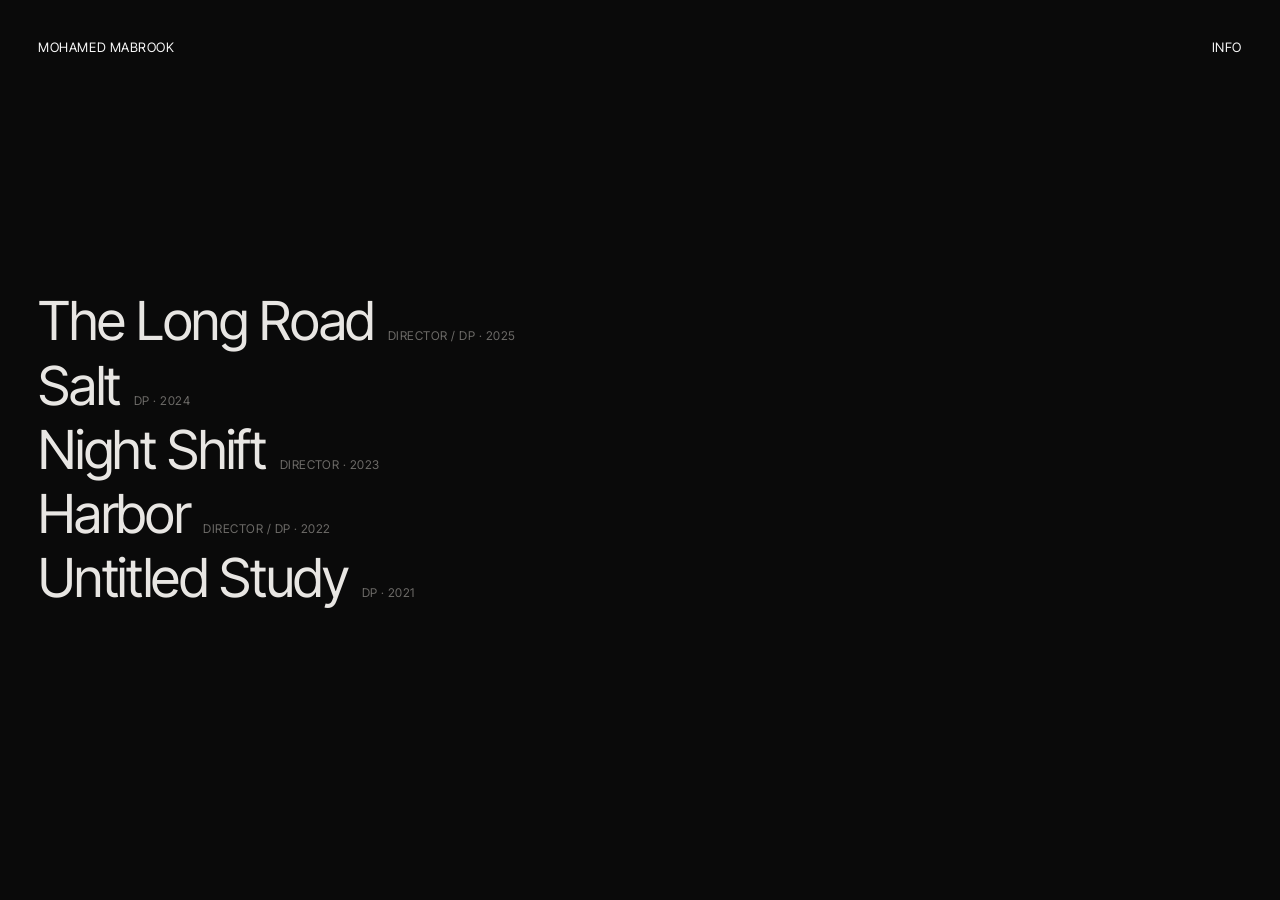
==== index.html @ 0800a7a8 "Add placeholder wireframe for film portfolio Dark, minimal static site: title-list homepage with hov" ====
<!doctype html>
<html lang="en">
<head>
<meta charset="utf-8">
<meta name="viewport" content="width=device-width, initial-scale=1">
<title>Mohamed Mabrook</title>
<meta name="description" content="Mohamed Mabrook, director and cinematographer.">
<link rel="preconnect" href="https://fonts.googleapis.com">
<link rel="preconnect" href="https://fonts.gstatic.com" crossorigin>
<link href="https://fonts.googleapis.com/css2?family=Inter+Tight:wght@400;500&display=swap" rel="stylesheet">
<link rel="stylesheet" href="assets/css/style.css">
</head>
<body>
<header class="site-header">
  <a href="index.html">Mohamed Mabrook</a>
  <a href="info.html">Info</a>
</header>
<div class="stage" aria-hidden="true"></div>
<ul class="index"></ul>
<script src="assets/js/projects.js"></script>
<script src="assets/js/main.js"></script>
</body>
</html>
---- assets/css/style.css ----
:root {
  --bg: #0a0a0a;
  --fg: #e8e6e3;
  --dim: #6e6c69;
  --faint: #2a2928;
  --gutter: clamp(16px, 3vw, 40px);
  --ease: cubic-bezier(0.2, 0.6, 0.2, 1);
  color-scheme: dark;
}

* { box-sizing: border-box; margin: 0; padding: 0; }

html { -webkit-text-size-adjust: 100%; }

body {
  background: var(--bg);
  color: var(--fg);
  font-family: "Inter Tight", "Helvetica Neue", Arial, sans-serif;
  font-size: 15px;
  line-height: 1.45;
  letter-spacing: -0.005em;
  -webkit-font-smoothing: antialiased;
  min-height: 100vh;
}

a { color: inherit; text-decoration: none; }
a:focus-visible { outline: 1px solid var(--fg); outline-offset: 4px; }

/* ---------- Header ---------- */

.site-header {
  position: fixed;
  inset: 0 0 auto 0;
  display: flex;
  justify-content: space-between;
  padding: var(--gutter);
  z-index: 10;
  mix-blend-mode: difference;
  color: #fff;
  font-size: 13px;
  letter-spacing: 0.04em;
  text-transform: uppercase;
}
.site-header a { transition: opacity 0.3s var(--ease); }
.site-header a:hover { opacity: 0.55; }

/* ---------- Placeholder media ---------- */
/* Stand-in for a loop or still. Slow drift suggests motion without real footage. */

.frame {
  position: relative;
  aspect-ratio: var(--ar, 1.78);
  background: #111;
  overflow: hidden;
}
.frame video, .frame img {
  position: absolute; inset: 0;
  width: 100%; height: 100%;
  object-fit: cover;
  display: block;
}
.frame.placeholder {
  background:
    radial-gradient(ellipse at var(--x, 30%) var(--y, 60%), hsl(var(--tone) 22% 22%) 0%, transparent 60%),
    radial-gradient(ellipse at 80% 20%, hsl(calc(var(--tone) + 30) 18% 14%) 0%, transparent 55%),
    linear-gradient(160deg, hsl(var(--tone) 12% 9%), hsl(var(--tone) 8% 5%));
  background-size: 180% 180%, 160% 160%, 100% 100%;
  animation: drift 9s ease-in-out infinite alternate;
}
.frame.placeholder.static { animation: none; }
.frame.placeholder::after {
  content: attr(data-label);
  position: absolute;
  left: 12px; bottom: 10px;
  font-size: 11px;
  letter-spacing: 0.08em;
  text-transform: uppercase;
  color: rgba(232, 230, 227, 0.35);
}
@keyframes drift {
  from { background-position: 0% 0%, 100% 0%, 0 0; }
  to   { background-position: 100% 100%, 0% 100%, 0 0; }
}

/* ---------- Homepage ---------- */

.stage {
  position: fixed;
  inset: 0;
  display: grid;
  place-items: center;
  pointer-events: none;
  z-index: 0;
}
.stage .frame {
  position: absolute;
  width: min(84vw, calc(72vh * var(--ar)));
  opacity: 0;
  transition: opacity 0.6s var(--ease);
}
.stage .frame.is-active { opacity: 1; }

.index {
  position: relative;
  z-index: 1;
  min-height: 100vh;
  display: flex;
  flex-direction: column;
  justify-content: center;
  padding: 96px var(--gutter);
  list-style: none;
}
.index li { width: fit-content; }
.index a {
  display: flex;
  align-items: baseline;
  gap: 14px;
  padding: 2px 0;
  transition: opacity 0.4s var(--ease);
}
.index .title {
  font-size: clamp(28px, 4.2vw, 56px);
  font-weight: 400;
  letter-spacing: -0.025em;
  line-height: 1.12;
}
.index .meta {
  font-size: 12px;
  letter-spacing: 0.04em;
  text-transform: uppercase;
  color: var(--dim);
  white-space: nowrap;
}
.index.has-focus a { opacity: 0.22; }
.index.has-focus a.is-active { opacity: 1; }
.index a.is-active .meta { color: var(--fg); }

.index .inline-frame { display: none; }

/* Touch devices and narrow screens: no hover, so show each loop inline. */
@media (hover: none), (max-width: 720px) {
  .stage { display: none; }
  .index { justify-content: flex-start; padding-top: 88px; gap: 40px; }
  .index li { width: 100%; }
  .index a { flex-direction: column; gap: 6px; }
  .index.has-focus a { opacity: 1; }
  .index .inline-frame { display: block; width: 100%; margin-top: 8px; }
  .index .title { font-size: 30px; }
}

/* ---------- Project page ---------- */

.project {
  padding: 120px var(--gutter) 80px;
}
.project-head { margin-bottom: 72px; }
.project-head h1 {
  font-size: clamp(36px, 6vw, 84px);
  font-weight: 400;
  letter-spacing: -0.03em;
  line-height: 1.02;
}
.project-head .meta {
  margin-top: 14px;
  font-size: 12px;
  letter-spacing: 0.06em;
  text-transform: uppercase;
  color: var(--dim);
}
.project-head .logline {
  margin-top: 28px;
  max-width: 34em;
  font-size: 17px;
  color: #bdbab6;
}

.stills {
  display: flex;
  flex-direction: column;
  align-items: center;
  gap: clamp(48px, 10vh, 120px);
}
.stills .frame {
  width: min(100%, calc(82vh * var(--ar)));
  opacity: 0;
  transform: translateY(12px);
  transition: opacity 0.9s var(--ease), transform 0.9s var(--ease);
}
.stills .frame.is-visible { opacity: 1; transform: none; }

.credits {
  margin-top: 120px;
  display: grid;
  grid-template-columns: max-content 1fr;
  gap: 8px 32px;
  font-size: 14px;
  max-width: 560px;
}
.credits dt { color: var(--dim); }

.next {
  display: block;
  margin-top: 140px;
  padding-top: 24px;
  border-top: 1px solid var(--faint);
}
.next span {
  display: block;
  font-size: 12px;
  letter-spacing: 0.06em;
  text-transform: uppercase;
  color: var(--dim);
}
.next strong {
  display: block;
  margin-top: 6px;
  font-size: clamp(28px, 4vw, 48px);
  font-weight: 400;
  letter-spacing: -0.025em;
  transition: opacity 0.3s var(--ease);
}
.next:hover strong { opacity: 0.55; }

/* ---------- Info page ---------- */

.info {
  min-height: 100vh;
  padding: 120px var(--gutter) 80px;
  display: grid;
  grid-template-columns: repeat(12, 1fr);
  gap: 48px var(--gutter);
  align-content: center;
}
.info .bio {
  grid-column: 1 / span 7;
  font-size: clamp(20px, 2.2vw, 28px);
  letter-spacing: -0.015em;
  line-height: 1.35;
}
.info .contact {
  grid-column: 9 / span 4;
  align-self: end;
  font-size: 14px;
  display: flex;
  flex-direction: column;
  gap: 6px;
}
.info .contact .label {
  font-size: 12px;
  letter-spacing: 0.06em;
  text-transform: uppercase;
  color: var(--dim);
  margin-top: 18px;
}
.info .contact .label:first-child { margin-top: 0; }
.info .contact a { border-bottom: 1px solid var(--faint); width: fit-content; }
.info .contact a:hover { border-color: var(--fg); }

@media (max-width: 720px) {
  .info { grid-template-columns: 1fr; align-content: start; }
  .info .bio, .info .contact { grid-column: 1; }
}

@media (prefers-reduced-motion: reduce) {
  *, *::before, *::after { animation: none !important; transition: none !important; }
  .stills .frame { opacity: 1; transform: none; }
}
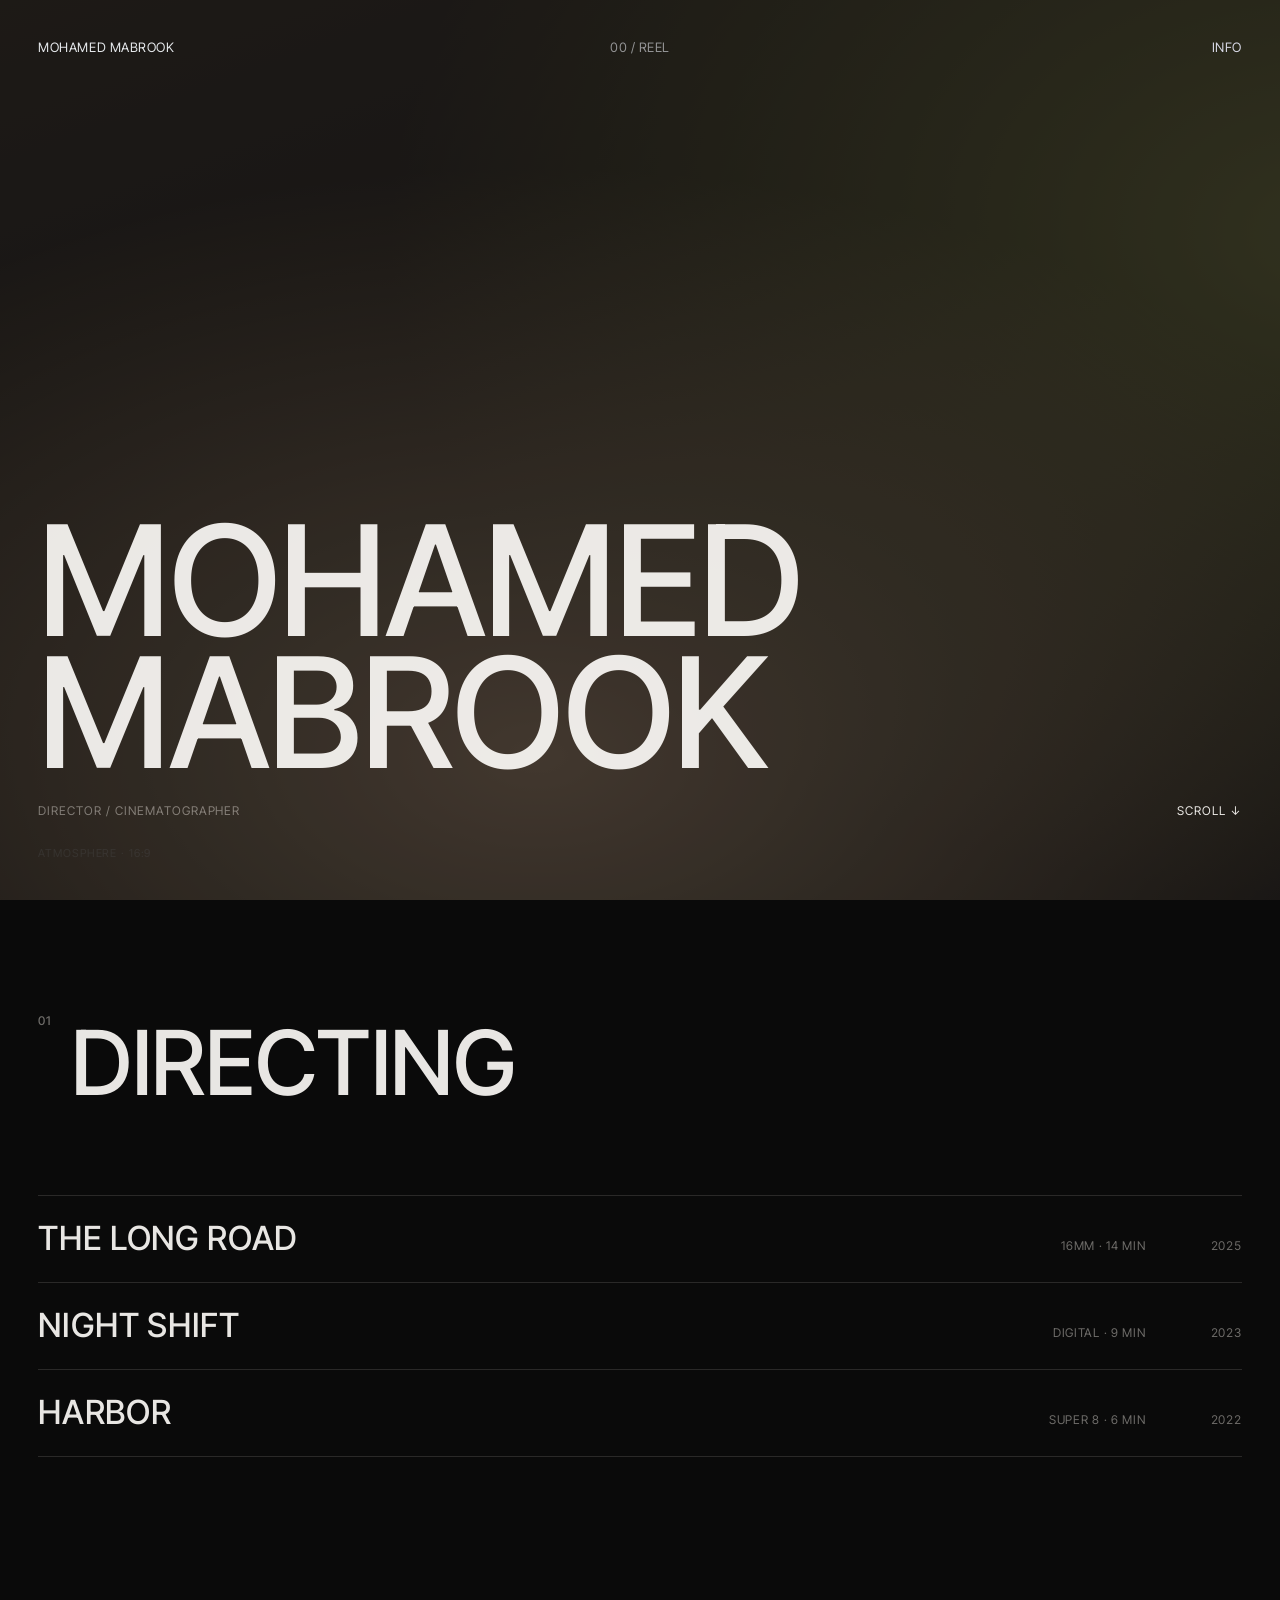
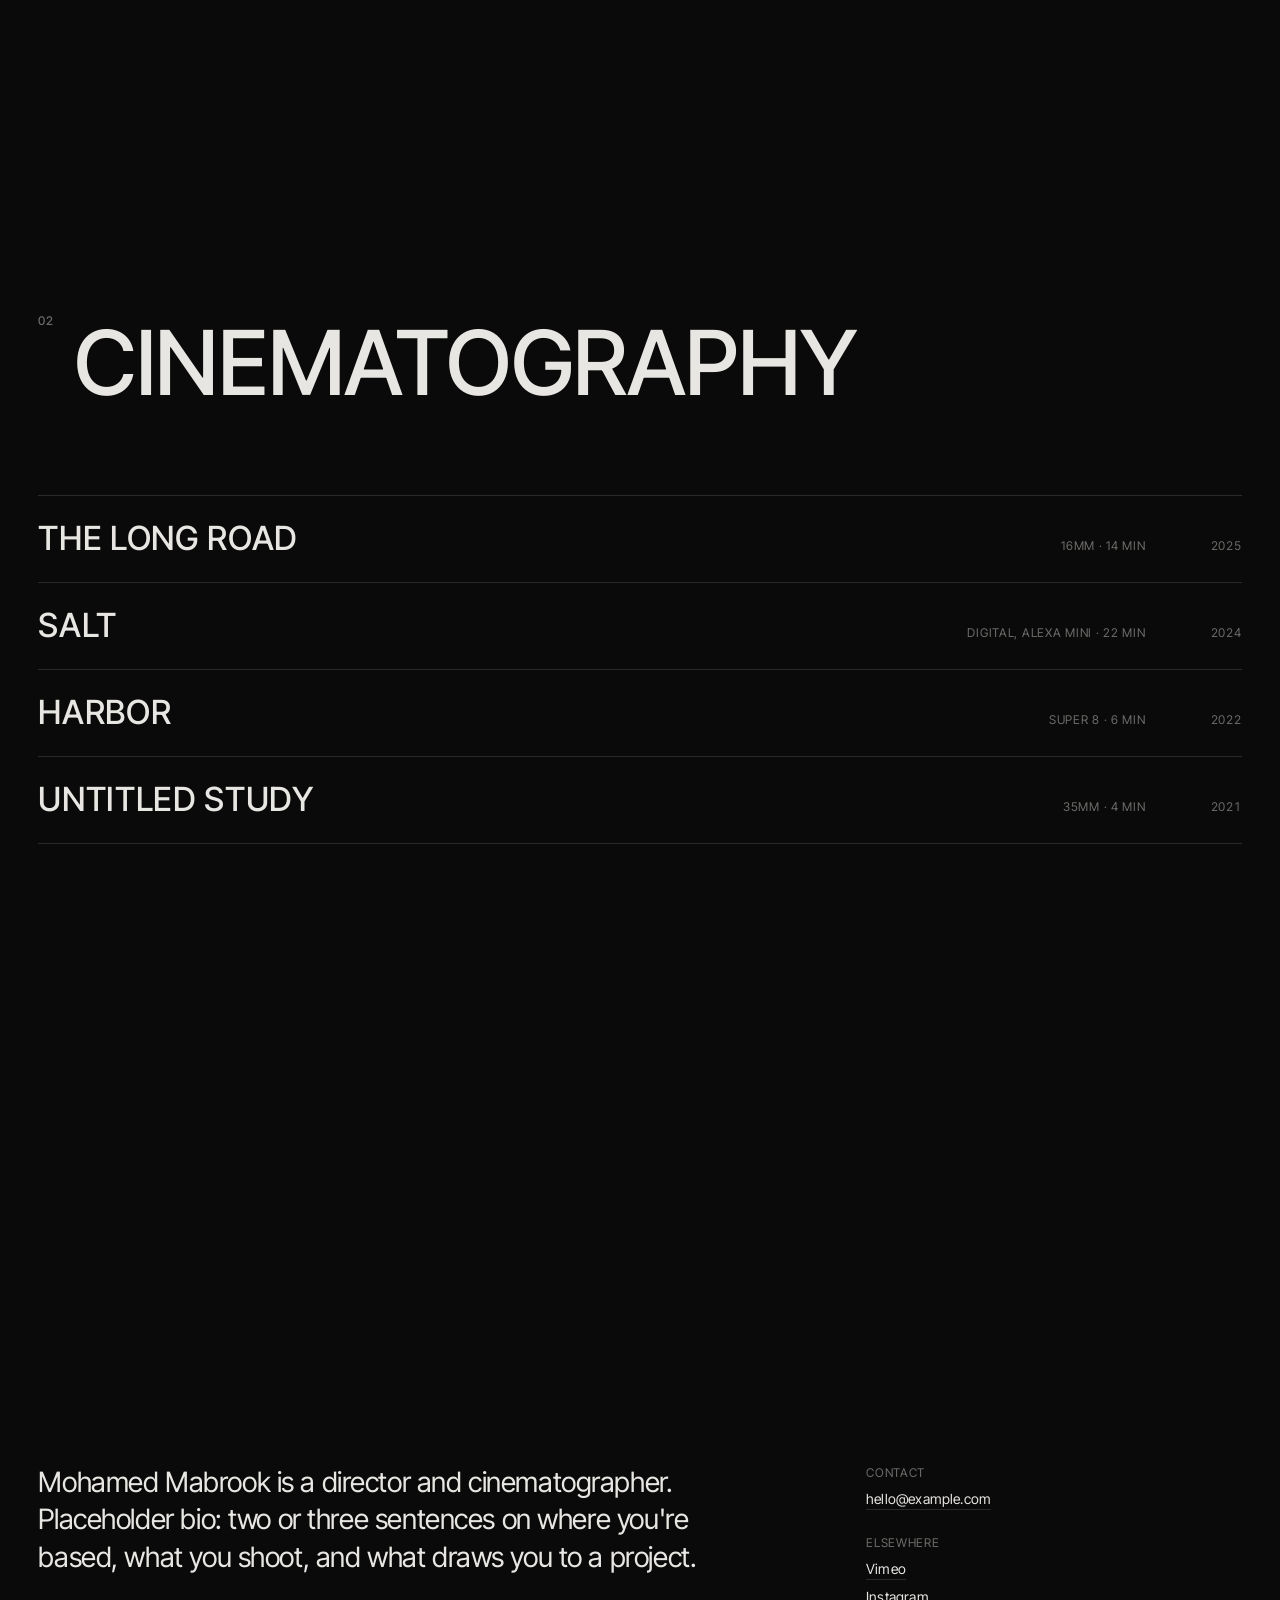
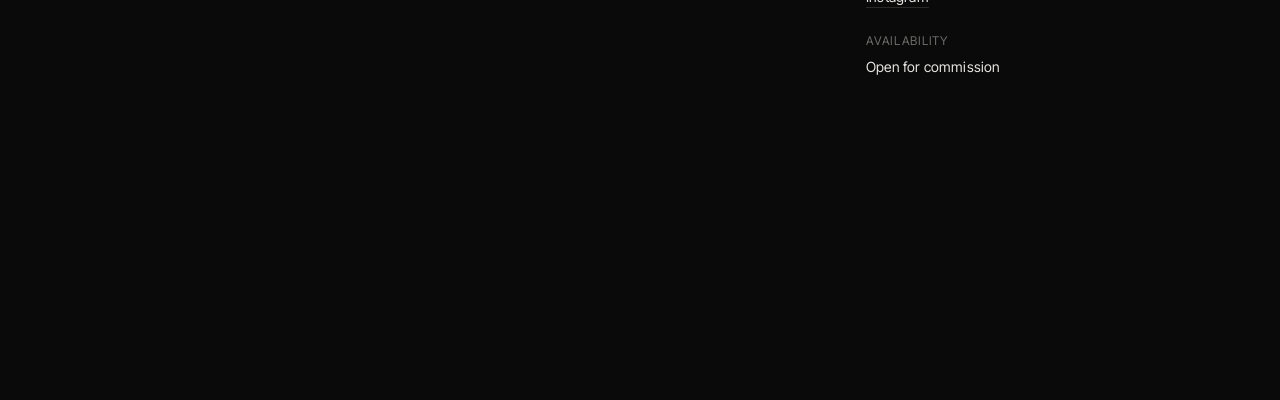
==== commit 4163e35b: "Rebuild homepage as scroll sections with footage overlay Each section (Reel, Directing, Cinematograp" ====
--- a/index.html
+++ b/index.html
@@ -13,10 +13,37 @@
 <body>
 <header class="site-header">
   <a href="index.html">Mohamed Mabrook</a>
-  <a href="info.html">Info</a>
+  <span class="hud" aria-hidden="true"></span>
+  <a href="#info">Info</a>
 </header>
-<div class="stage" aria-hidden="true"></div>
-<ul class="index"></ul>
+<div class="atmos" aria-hidden="true"></div>
+<main class="sections">
+  <section id="reel" class="hero">
+    <h1>Mohamed<br>Mabrook</h1>
+    <p class="role">Director / Cinematographer</p>
+    <a class="cue" href="#directing">Scroll</a>
+  </section>
+  <section id="directing" class="category">
+    <h2><span>01</span>Directing</h2>
+    <div class="rows"></div>
+  </section>
+  <section id="cinematography" class="category">
+    <h2><span>02</span>Cinematography</h2>
+    <div class="rows"></div>
+  </section>
+  <section id="info" class="info">
+    <p class="bio">Mohamed Mabrook is a director and cinematographer. Placeholder bio: two or three sentences on where you're based, what you shoot, and what draws you to a project.</p>
+    <div class="contact">
+      <span class="label">Contact</span>
+      <a href="mailto:hello@example.com">hello@example.com</a>
+      <span class="label">Elsewhere</span>
+      <a href="#">Vimeo</a>
+      <a href="#">Instagram</a>
+      <span class="label">Availability</span>
+      <span>Open for commission</span>
+    </div>
+  </section>
+</main>
 <script src="assets/js/projects.js"></script>
 <script src="assets/js/main.js"></script>
 </body>
--- a/assets/css/style.css
+++ b/assets/css/style.css
@@ -5,6 +5,9 @@
   --faint: #2a2928;
   --gutter: clamp(16px, 3vw, 40px);
   --ease: cubic-bezier(0.2, 0.6, 0.2, 1);
+  /* Neue Haas Grotesk (Destiny UI type) once licensed; Inter Tight stands in until then. */
+  --font-display: "neue-haas-grotesk-display", "Neue Haas Grotesk Display Pro", "Inter Tight", "Helvetica Neue", Arial, sans-serif;
+  --font-text: "neue-haas-grotesk-text", "Neue Haas Grotesk Text Pro", "Inter Tight", "Helvetica Neue", Arial, sans-serif;
   color-scheme: dark;
 }
 
@@ -15,10 +18,10 @@
 body {
   background: var(--bg);
   color: var(--fg);
-  font-family: "Inter Tight", "Helvetica Neue", Arial, sans-serif;
+  font-family: var(--font-text);
   font-size: 15px;
-  line-height: 1.45;
-  letter-spacing: -0.005em;
+  line-height: 1.5;
+  letter-spacing: 0.012em;
   -webkit-font-smoothing: antialiased;
   min-height: 100vh;
 }
@@ -84,68 +87,127 @@
 
 /* ---------- Homepage ---------- */
 
-.stage {
+/* Footage layer sits over the content, not behind it, so it tints everything. */
+.atmos {
   position: fixed;
   inset: 0;
+  z-index: 5;
+  pointer-events: none;
+  /* Screen lifts the blacks with footage but never dims the type. */
+  mix-blend-mode: screen;
+}
+.atmos-layer {
+  position: absolute;
+  inset: 0;
+  aspect-ratio: auto;
+  opacity: 0;
+  transition: opacity 1.2s var(--ease);
+}
+.atmos-layer.is-active { opacity: 0.3; }
+.atmos-layer.placeholder {
+  /* Brighter than the frame placeholders so 30% reads like real footage would. */
+  background:
+    radial-gradient(ellipse at var(--x, 30%) var(--y, 60%), hsl(var(--tone) 35% 62%) 0%, transparent 55%),
+    radial-gradient(ellipse at 80% 20%, hsl(calc(var(--tone) + 30) 30% 40%) 0%, transparent 50%),
+    linear-gradient(160deg, hsl(var(--tone) 20% 22%), hsl(var(--tone) 15% 8%));
+  background-size: 140% 140%, 130% 130%, 100% 100%;
+}
+.atmos-layer.placeholder::after { left: var(--gutter); bottom: var(--gutter); }
+
+.site-header .hud {
+  position: absolute;
+  left: 50%;
+  transform: translateX(-50%);
+  color: #fff;
+  opacity: 0.6;
+  font-variant-numeric: tabular-nums;
+}
+
+.sections section {
+  min-height: 100vh;
+  padding: 120px var(--gutter) 80px;
+  position: relative;
+}
+
+.hero {
+  display: flex;
+  flex-direction: column;
+  justify-content: flex-end;
+}
+.hero h1 {
+  font-family: var(--font-display);
+  font-size: clamp(56px, 12vw, 200px);
+  font-weight: 500;
+  text-transform: uppercase;
+  letter-spacing: -0.01em;
+  line-height: 0.86;
+}
+.hero .role, .hero .cue {
+  font-size: 12px;
+  letter-spacing: 0.08em;
+  text-transform: uppercase;
+}
+.hero .role { margin-top: 24px; color: var(--dim); }
+.hero .cue {
+  position: absolute;
+  right: var(--gutter);
+  bottom: 80px;
+}
+.hero .cue::after { content: " \2193"; }
+
+.category h2 {
+  display: flex;
+  align-items: baseline;
+  gap: 20px;
+  font-family: var(--font-display);
+  font-size: clamp(40px, 7vw, 112px);
+  font-weight: 500;
+  text-transform: uppercase;
+  letter-spacing: -0.005em;
+  line-height: 0.95;
+  margin-bottom: clamp(48px, 10vh, 120px);
+}
+.category h2 span {
+  font-size: 12px;
+  letter-spacing: 0.08em;
+  color: var(--dim);
+  transform: translateY(-0.4em);
+  align-self: flex-start;
+}
+
+.rows { border-bottom: 1px solid var(--faint); }
+.row {
   display: grid;
-  place-items: center;
-  pointer-events: none;
-  z-index: 0;
-}
-.stage .frame {
-  position: absolute;
-  width: min(84vw, calc(72vh * var(--ar)));
-  opacity: 0;
-  transition: opacity 0.6s var(--ease);
-}
-.stage .frame.is-active { opacity: 1; }
-
-.index {
-  position: relative;
-  z-index: 1;
-  min-height: 100vh;
-  display: flex;
-  flex-direction: column;
-  justify-content: center;
-  padding: 96px var(--gutter);
-  list-style: none;
-}
-.index li { width: fit-content; }
-.index a {
-  display: flex;
+  grid-template-columns: 1fr auto 72px;
   align-items: baseline;
-  gap: 14px;
-  padding: 2px 0;
-  transition: opacity 0.4s var(--ease);
-}
-.index .title {
-  font-size: clamp(28px, 4.2vw, 56px);
-  font-weight: 400;
-  letter-spacing: -0.025em;
-  line-height: 1.12;
-}
-.index .meta {
-  font-size: 12px;
-  letter-spacing: 0.04em;
-  text-transform: uppercase;
-  color: var(--dim);
-  white-space: nowrap;
-}
-.index.has-focus a { opacity: 0.22; }
-.index.has-focus a.is-active { opacity: 1; }
-.index a.is-active .meta { color: var(--fg); }
-
-.index .inline-frame { display: none; }
-
-/* Touch devices and narrow screens: no hover, so show each loop inline. */
-@media (hover: none), (max-width: 720px) {
-  .stage { display: none; }
-  .index { justify-content: flex-start; padding-top: 88px; gap: 40px; }
-  .index li { width: 100%; }
-  .index a { flex-direction: column; gap: 6px; }
-  .index.has-focus a { opacity: 1; }
-  .index .inline-frame { display: block; width: 100%; margin-top: 8px; }
-  .index .title { font-size: 30px; }
+  gap: 24px;
+  padding: 18px 0;
+  border-top: 1px solid var(--faint);
+  transition: opacity 0.4s var(--ease), padding 0.4s var(--ease);
+}
+.row .title {
+  font-family: var(--font-display);
+  font-size: clamp(22px, 2.6vw, 36px);
+  font-weight: 500;
+  text-transform: uppercase;
+  letter-spacing: 0.02em;
+}
+.row .spec, .row .year {
+  font-size: 12px;
+  letter-spacing: 0.06em;
+  text-transform: uppercase;
+  color: var(--dim);
+}
+.row .year { text-align: right; font-variant-numeric: tabular-nums; }
+.rows.has-focus .row { opacity: 0.25; }
+.rows.has-focus .row.is-active { opacity: 1; padding-left: 12px; }
+.row.is-active .spec, .row.is-active .year { color: var(--fg); }
+
+@media (max-width: 720px) {
+  .site-header .hud { display: none; }
+  .category h2 { font-size: 8.4vw; gap: 12px; }
+  .row { grid-template-columns: 1fr auto; }
+  .row .spec { display: none; }
 }
 
 /* ---------- Project page ---------- */
@@ -155,9 +217,11 @@
 }
 .project-head { margin-bottom: 72px; }
 .project-head h1 {
-  font-size: clamp(36px, 6vw, 84px);
-  font-weight: 400;
-  letter-spacing: -0.03em;
+  font-family: var(--font-display);
+  font-size: clamp(32px, 5vw, 72px);
+  font-weight: 500;
+  text-transform: uppercase;
+  letter-spacing: 0.01em;
   line-height: 1.02;
 }
 .project-head .meta {
@@ -214,9 +278,11 @@
 .next strong {
   display: block;
   margin-top: 6px;
-  font-size: clamp(28px, 4vw, 48px);
-  font-weight: 400;
-  letter-spacing: -0.025em;
+  font-family: var(--font-display);
+  font-size: clamp(24px, 3.2vw, 40px);
+  font-weight: 500;
+  text-transform: uppercase;
+  letter-spacing: 0.02em;
   transition: opacity 0.3s var(--ease);
 }
 .next:hover strong { opacity: 0.55; }
@@ -224,8 +290,6 @@
 /* ---------- Info page ---------- */
 
 .info {
-  min-height: 100vh;
-  padding: 120px var(--gutter) 80px;
   display: grid;
   grid-template-columns: repeat(12, 1fr);
   gap: 48px var(--gutter);
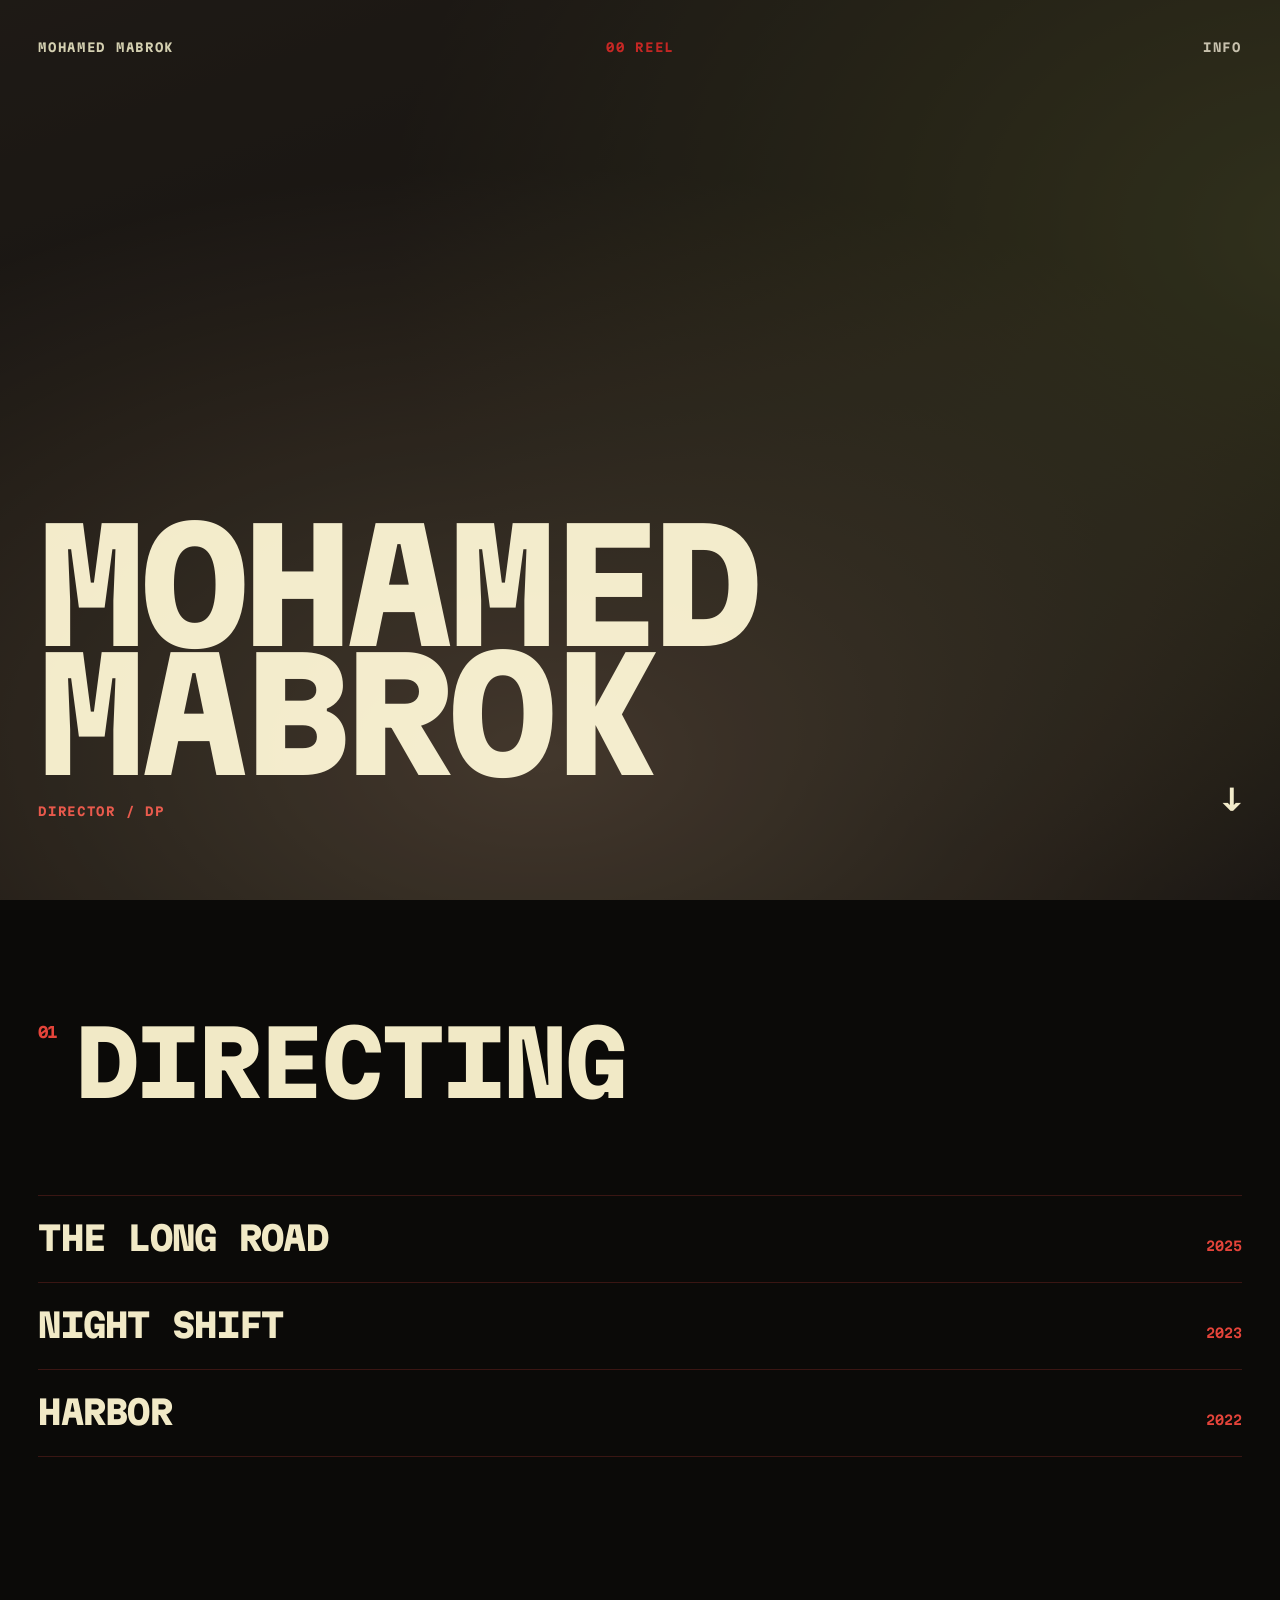
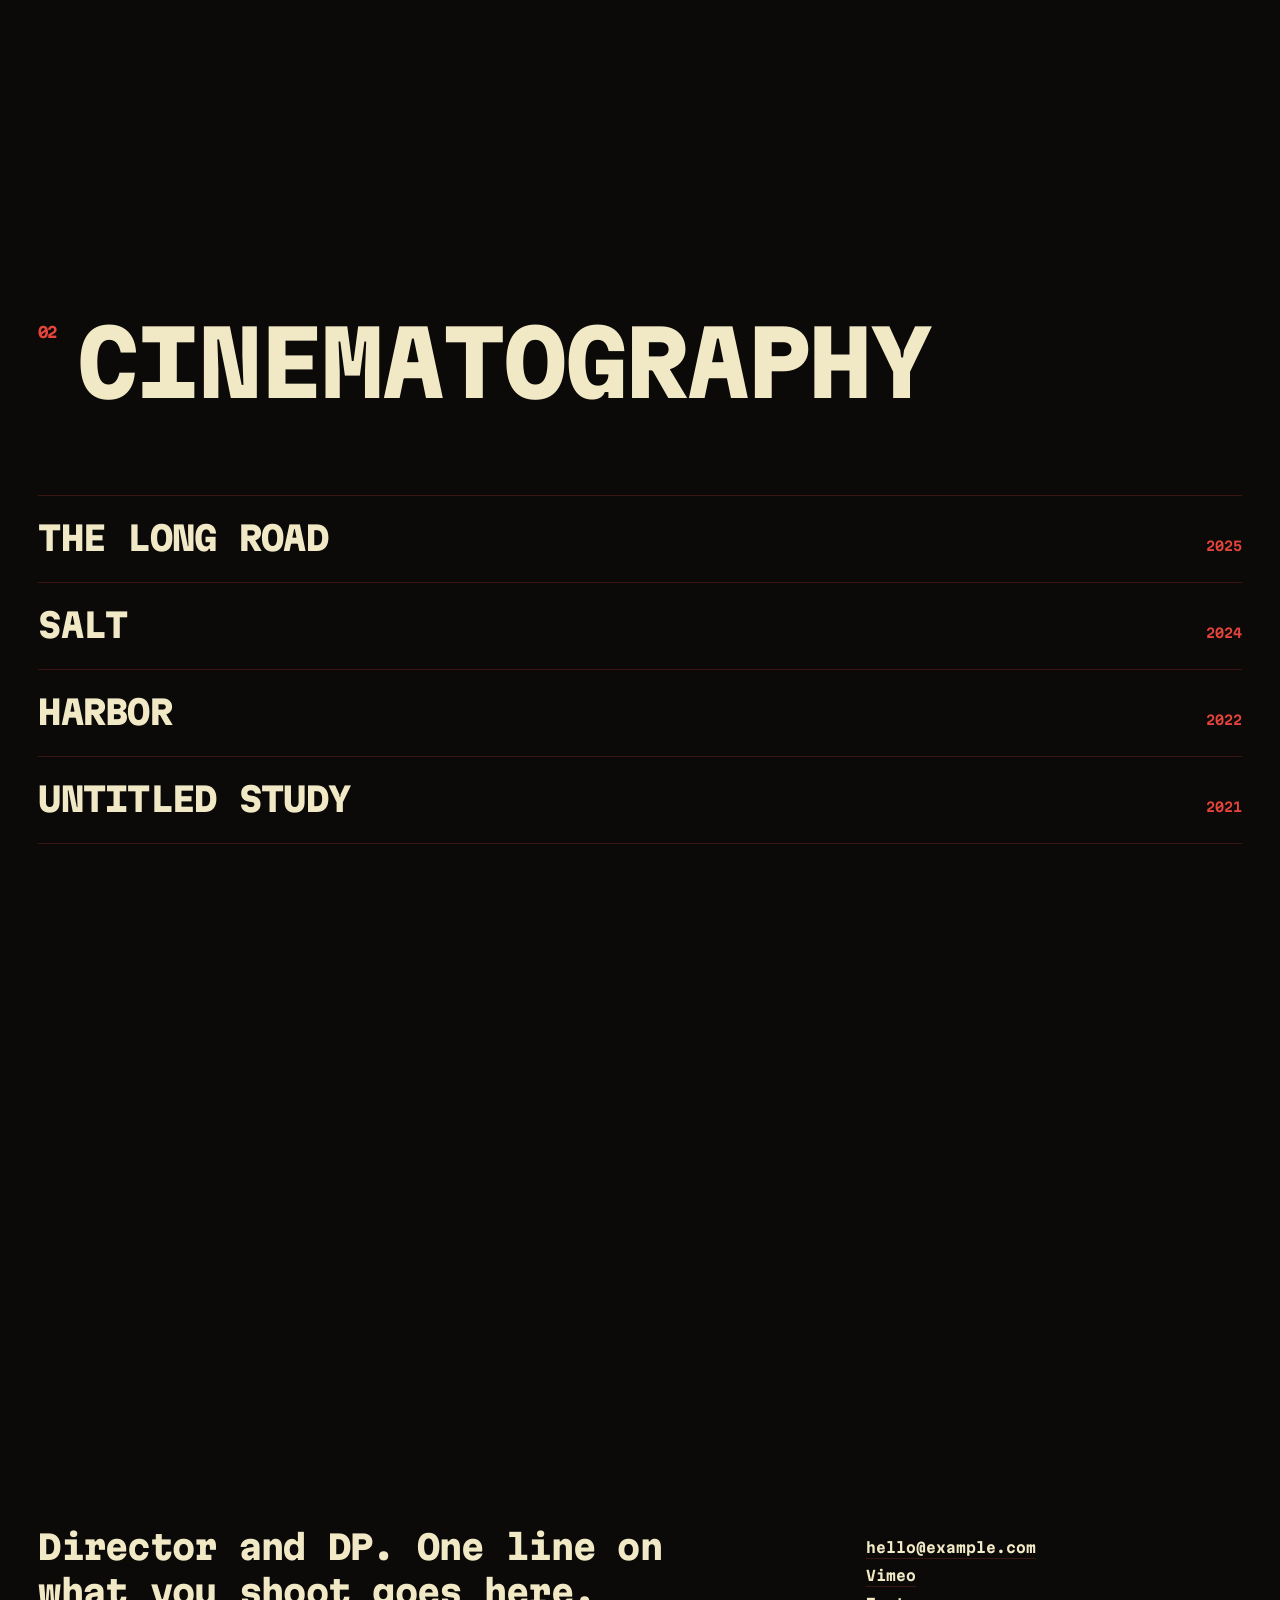
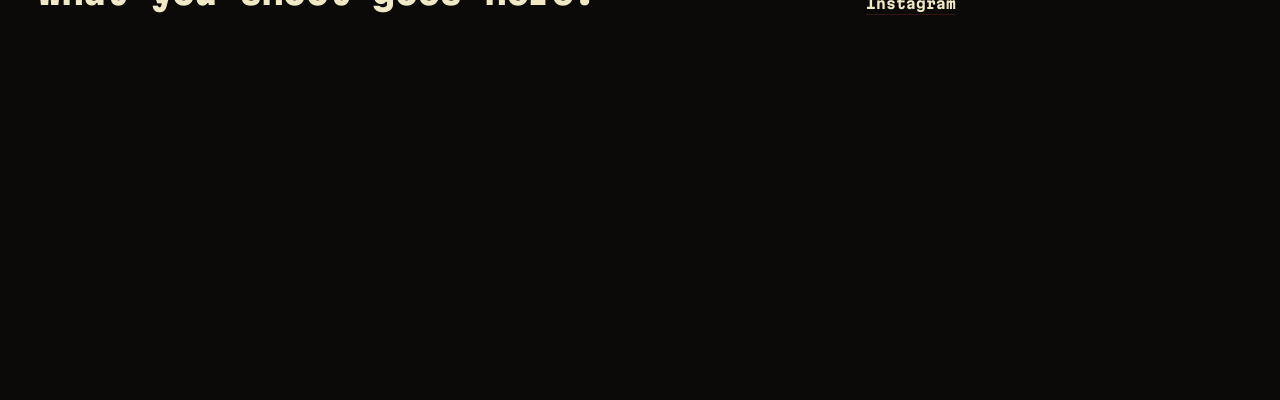
==== commit 8610e751: "Bold type, red and yellow palette, digits in Martian Mono - All type bold (600 body, 700 labels, 800" ====
--- a/index.html
+++ b/index.html
@@ -3,25 +3,27 @@
 <head>
 <meta charset="utf-8">
 <meta name="viewport" content="width=device-width, initial-scale=1">
-<title>Mohamed Mabrook</title>
-<meta name="description" content="Mohamed Mabrook, director and cinematographer.">
+<title>Mohamed Mabrok</title>
+<meta name="description" content="Mohamed Mabrok. Director, DP.">
 <link rel="preconnect" href="https://fonts.googleapis.com">
 <link rel="preconnect" href="https://fonts.gstatic.com" crossorigin>
-<link href="https://fonts.googleapis.com/css2?family=Inter+Tight:wght@400;500&display=swap" rel="stylesheet">
+<link href="https://fonts.googleapis.com/css2?family=Inter+Tight:wght@600;700;800&display=swap" rel="stylesheet">
+<!-- Digits-only subset: every number on the site renders in Martian Mono. -->
+<link href="https://fonts.googleapis.com/css2?family=Martian+Mono:wght@700&text=0123456789&display=swap" rel="stylesheet">
 <link rel="stylesheet" href="assets/css/style.css">
 </head>
 <body>
 <header class="site-header">
-  <a href="index.html">Mohamed Mabrook</a>
+  <a href="index.html">Mohamed Mabrok</a>
   <span class="hud" aria-hidden="true"></span>
   <a href="#info">Info</a>
 </header>
 <div class="atmos" aria-hidden="true"></div>
 <main class="sections">
   <section id="reel" class="hero">
-    <h1>Mohamed<br>Mabrook</h1>
-    <p class="role">Director / Cinematographer</p>
-    <a class="cue" href="#directing">Scroll</a>
+    <h1>Mohamed<br>Mabrok</h1>
+    <p class="role">Director / DP</p>
+    <a class="cue" href="#directing" aria-label="Down">&darr;</a>
   </section>
   <section id="directing" class="category">
     <h2><span>01</span>Directing</h2>
@@ -32,15 +34,11 @@
     <div class="rows"></div>
   </section>
   <section id="info" class="info">
-    <p class="bio">Mohamed Mabrook is a director and cinematographer. Placeholder bio: two or three sentences on where you're based, what you shoot, and what draws you to a project.</p>
+    <p class="bio">Director and DP. One line on what you shoot goes here.</p>
     <div class="contact">
-      <span class="label">Contact</span>
       <a href="mailto:hello@example.com">hello@example.com</a>
-      <span class="label">Elsewhere</span>
       <a href="#">Vimeo</a>
       <a href="#">Instagram</a>
-      <span class="label">Availability</span>
-      <span>Open for commission</span>
     </div>
   </section>
 </main>
--- a/assets/css/style.css
+++ b/assets/css/style.css
@@ -1,13 +1,17 @@
 :root {
-  --bg: #0a0a0a;
-  --fg: #e8e6e3;
-  --dim: #6e6c69;
-  --faint: #2a2928;
+  --bg: #0b0a08;
+  --fg: #f1e9c6;      /* off-white, yellow cast */
+  --red: #e5443a;     /* secondary text, labels, dimmed states */
+  --faint: #3a1613;   /* rules */
   --gutter: clamp(16px, 3vw, 40px);
   --ease: cubic-bezier(0.2, 0.6, 0.2, 1);
-  /* Neue Haas Grotesk (Destiny UI type) once licensed; Inter Tight stands in until then. */
-  --font-display: "neue-haas-grotesk-display", "Neue Haas Grotesk Display Pro", "Inter Tight", "Helvetica Neue", Arial, sans-serif;
-  --font-text: "neue-haas-grotesk-text", "Neue Haas Grotesk Text Pro", "Inter Tight", "Helvetica Neue", Arial, sans-serif;
+  /* Martian Mono is loaded as a digits-only subset, so it sets every number and nothing else.
+     Neue Haas Grotesk (Destiny UI type) once licensed; Inter Tight stands in until then. */
+  --track-tight: -0.035em;  /* hero-size caps */
+  --track-snug: -0.022em;   /* heading-size caps */
+  --track-wide: 0.14em;     /* small labels */
+  --font-display: "Martian Mono", "neue-haas-grotesk-display", "Neue Haas Grotesk Display Pro", "Inter Tight", "Helvetica Neue", Arial, sans-serif;
+  --font-text: "Martian Mono", "neue-haas-grotesk-text", "Neue Haas Grotesk Text Pro", "Inter Tight", "Helvetica Neue", Arial, sans-serif;
   color-scheme: dark;
 }
 
@@ -20,8 +24,9 @@
   color: var(--fg);
   font-family: var(--font-text);
   font-size: 15px;
+  font-weight: 600;
   line-height: 1.5;
-  letter-spacing: 0.012em;
+  letter-spacing: 0;
   -webkit-font-smoothing: antialiased;
   min-height: 100vh;
 }
@@ -39,9 +44,10 @@
   padding: var(--gutter);
   z-index: 10;
   mix-blend-mode: difference;
-  color: #fff;
-  font-size: 13px;
-  letter-spacing: 0.04em;
+  color: var(--fg);
+  font-size: 12px;
+  font-weight: 700;
+  letter-spacing: var(--track-wide);
   text-transform: uppercase;
 }
 .site-header a { transition: opacity 0.3s var(--ease); }
@@ -76,9 +82,9 @@
   position: absolute;
   left: 12px; bottom: 10px;
   font-size: 11px;
-  letter-spacing: 0.08em;
-  text-transform: uppercase;
-  color: rgba(232, 230, 227, 0.35);
+  font-weight: 700;
+  color: var(--red);
+  opacity: 0.6;
 }
 @keyframes drift {
   from { background-position: 0% 0%, 100% 0%, 0 0; }
@@ -118,8 +124,7 @@
   position: absolute;
   left: 50%;
   transform: translateX(-50%);
-  color: #fff;
-  opacity: 0.6;
+  color: var(--red);
   font-variant-numeric: tabular-nums;
 }
 
@@ -137,23 +142,24 @@
 .hero h1 {
   font-family: var(--font-display);
   font-size: clamp(56px, 12vw, 200px);
-  font-weight: 500;
-  text-transform: uppercase;
-  letter-spacing: -0.01em;
-  line-height: 0.86;
+  font-weight: 800;
+  text-transform: uppercase;
+  letter-spacing: var(--track-tight);
+  line-height: 0.84;
 }
 .hero .role, .hero .cue {
   font-size: 12px;
-  letter-spacing: 0.08em;
-  text-transform: uppercase;
-}
-.hero .role { margin-top: 24px; color: var(--dim); }
+  font-weight: 700;
+  letter-spacing: var(--track-wide);
+  text-transform: uppercase;
+}
+.hero .role { margin-top: 24px; color: var(--red); }
 .hero .cue {
   position: absolute;
   right: var(--gutter);
   bottom: 80px;
 }
-.hero .cue::after { content: " \2193"; }
+.hero .cue { font-size: 28px; letter-spacing: 0; }
 
 .category h2 {
   display: flex;
@@ -161,53 +167,50 @@
   gap: 20px;
   font-family: var(--font-display);
   font-size: clamp(40px, 7vw, 112px);
-  font-weight: 500;
-  text-transform: uppercase;
-  letter-spacing: -0.005em;
+  font-weight: 800;
+  text-transform: uppercase;
+  letter-spacing: var(--track-snug);
   line-height: 0.95;
   margin-bottom: clamp(48px, 10vh, 120px);
 }
 .category h2 span {
-  font-size: 12px;
-  letter-spacing: 0.08em;
-  color: var(--dim);
-  transform: translateY(-0.4em);
+  font-size: 15px;
+  font-weight: 700;
+  color: var(--red);
+  transform: translateY(0.35em);
   align-self: flex-start;
 }
 
 .rows { border-bottom: 1px solid var(--faint); }
 .row {
   display: grid;
-  grid-template-columns: 1fr auto 72px;
+  grid-template-columns: 1fr auto;
   align-items: baseline;
   gap: 24px;
   padding: 18px 0;
   border-top: 1px solid var(--faint);
-  transition: opacity 0.4s var(--ease), padding 0.4s var(--ease);
+  transition: color 0.3s var(--ease), padding 0.4s var(--ease);
 }
 .row .title {
   font-family: var(--font-display);
   font-size: clamp(22px, 2.6vw, 36px);
-  font-weight: 500;
-  text-transform: uppercase;
-  letter-spacing: 0.02em;
-}
-.row .spec, .row .year {
-  font-size: 12px;
-  letter-spacing: 0.06em;
-  text-transform: uppercase;
-  color: var(--dim);
-}
-.row .year { text-align: right; font-variant-numeric: tabular-nums; }
-.rows.has-focus .row { opacity: 0.25; }
-.rows.has-focus .row.is-active { opacity: 1; padding-left: 12px; }
-.row.is-active .spec, .row.is-active .year { color: var(--fg); }
+  font-weight: 800;
+  text-transform: uppercase;
+  letter-spacing: var(--track-snug);
+}
+.row .year {
+  font-size: 13px;
+  color: var(--red);
+  text-align: right;
+  font-variant-numeric: tabular-nums;
+}
+.rows.has-focus .row { color: var(--red); }
+.rows.has-focus .row.is-active { color: var(--fg); padding-left: 12px; }
+.row.is-active .year { color: var(--fg); }
 
 @media (max-width: 720px) {
   .site-header .hud { display: none; }
   .category h2 { font-size: 8.4vw; gap: 12px; }
-  .row { grid-template-columns: 1fr auto; }
-  .row .spec { display: none; }
 }
 
 /* ---------- Project page ---------- */
@@ -219,23 +222,23 @@
 .project-head h1 {
   font-family: var(--font-display);
   font-size: clamp(32px, 5vw, 72px);
-  font-weight: 500;
-  text-transform: uppercase;
-  letter-spacing: 0.01em;
-  line-height: 1.02;
+  font-weight: 800;
+  text-transform: uppercase;
+  letter-spacing: var(--track-snug);
+  line-height: 0.95;
 }
 .project-head .meta {
   margin-top: 14px;
   font-size: 12px;
-  letter-spacing: 0.06em;
-  text-transform: uppercase;
-  color: var(--dim);
+  font-weight: 700;
+  letter-spacing: var(--track-wide);
+  text-transform: uppercase;
+  color: var(--red);
 }
 .project-head .logline {
   margin-top: 28px;
   max-width: 34em;
   font-size: 17px;
-  color: #bdbab6;
 }
 
 .stills {
@@ -260,7 +263,7 @@
   font-size: 14px;
   max-width: 560px;
 }
-.credits dt { color: var(--dim); }
+.credits dt { color: var(--red); }
 
 .next {
   display: block;
@@ -271,18 +274,19 @@
 .next span {
   display: block;
   font-size: 12px;
-  letter-spacing: 0.06em;
-  text-transform: uppercase;
-  color: var(--dim);
+  font-weight: 700;
+  letter-spacing: var(--track-wide);
+  text-transform: uppercase;
+  color: var(--red);
 }
 .next strong {
   display: block;
   margin-top: 6px;
   font-family: var(--font-display);
   font-size: clamp(24px, 3.2vw, 40px);
-  font-weight: 500;
-  text-transform: uppercase;
-  letter-spacing: 0.02em;
+  font-weight: 800;
+  text-transform: uppercase;
+  letter-spacing: var(--track-snug);
   transition: opacity 0.3s var(--ease);
 }
 .next:hover strong { opacity: 0.55; }
@@ -297,23 +301,26 @@
 }
 .info .bio {
   grid-column: 1 / span 7;
-  font-size: clamp(20px, 2.2vw, 28px);
-  letter-spacing: -0.015em;
+  font-size: clamp(22px, 2.6vw, 36px);
+  font-weight: 800;
+  letter-spacing: var(--track-snug);
   line-height: 1.35;
 }
 .info .contact {
   grid-column: 9 / span 4;
   align-self: end;
   font-size: 14px;
+  font-weight: 700;
   display: flex;
   flex-direction: column;
   gap: 6px;
 }
 .info .contact .label {
   font-size: 12px;
-  letter-spacing: 0.06em;
-  text-transform: uppercase;
-  color: var(--dim);
+  font-weight: 700;
+  letter-spacing: var(--track-wide);
+  text-transform: uppercase;
+  color: var(--red);
   margin-top: 18px;
 }
 .info .contact .label:first-child { margin-top: 0; }
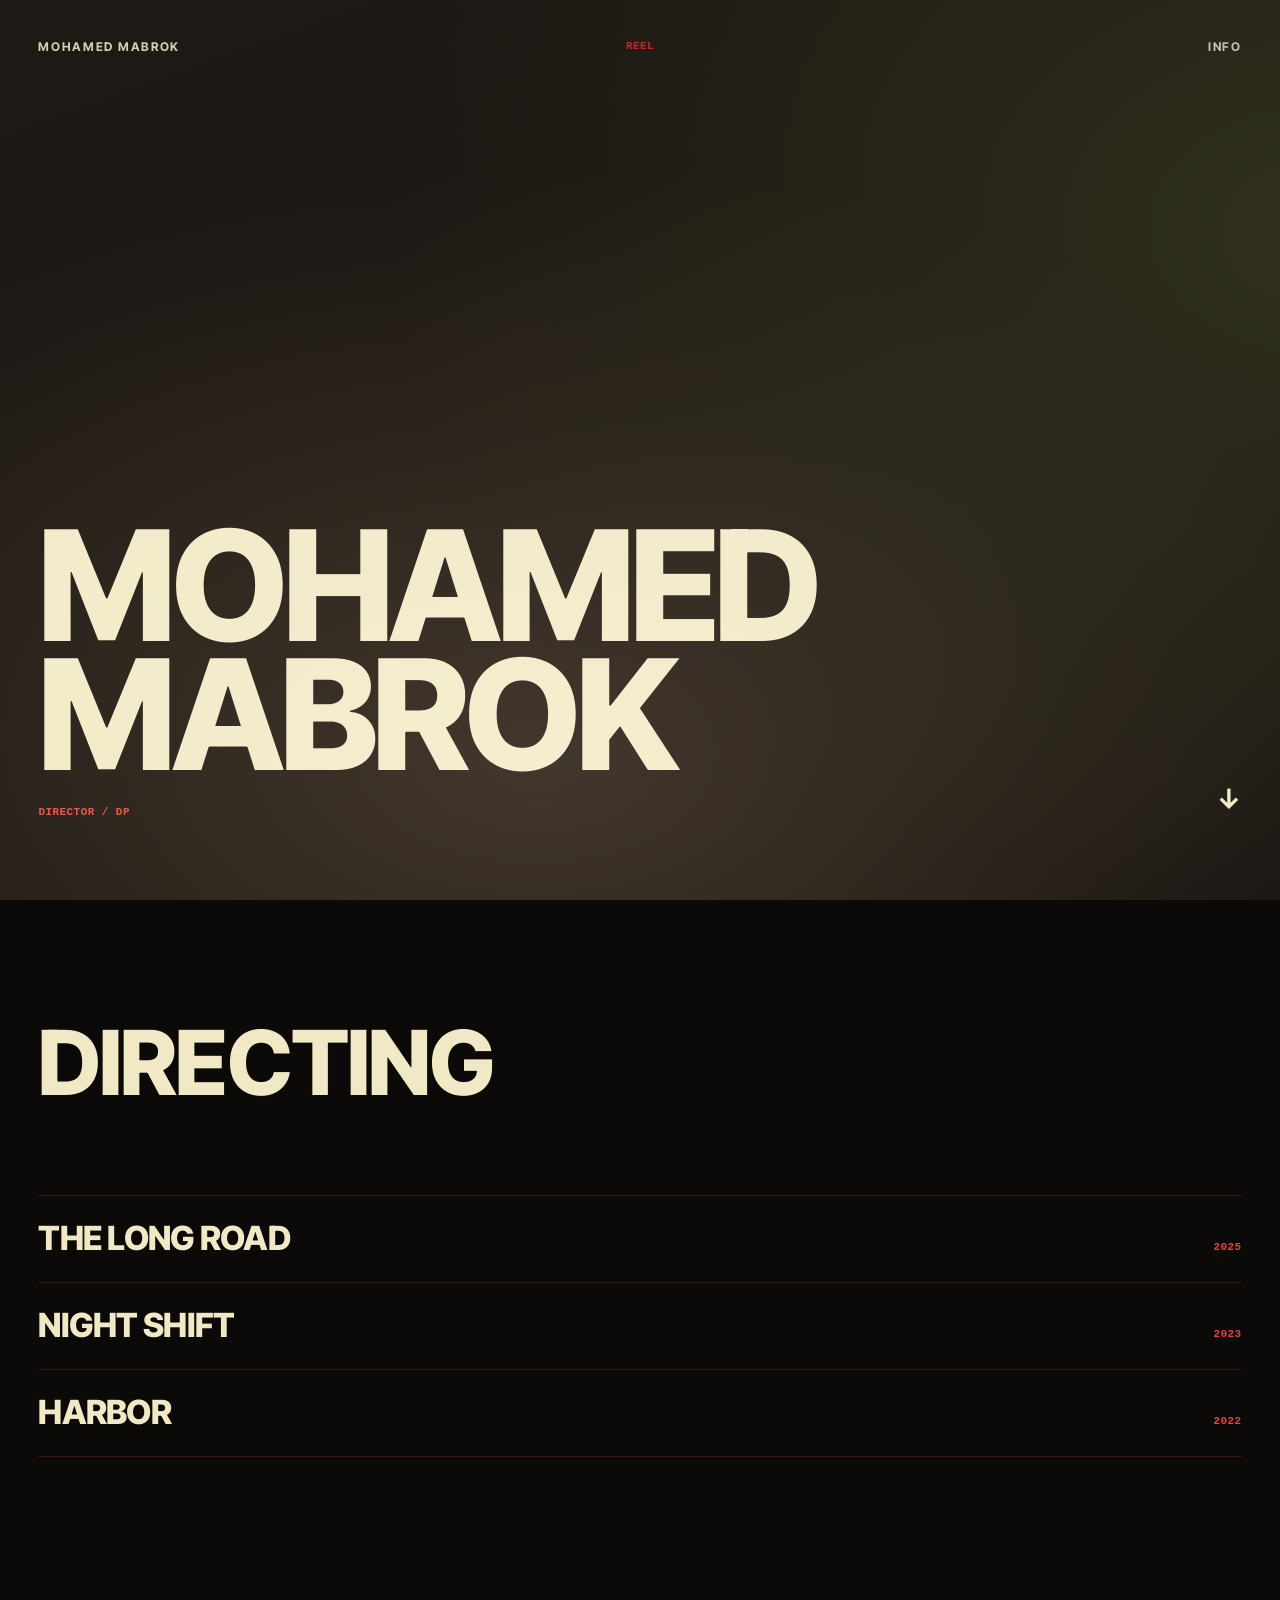
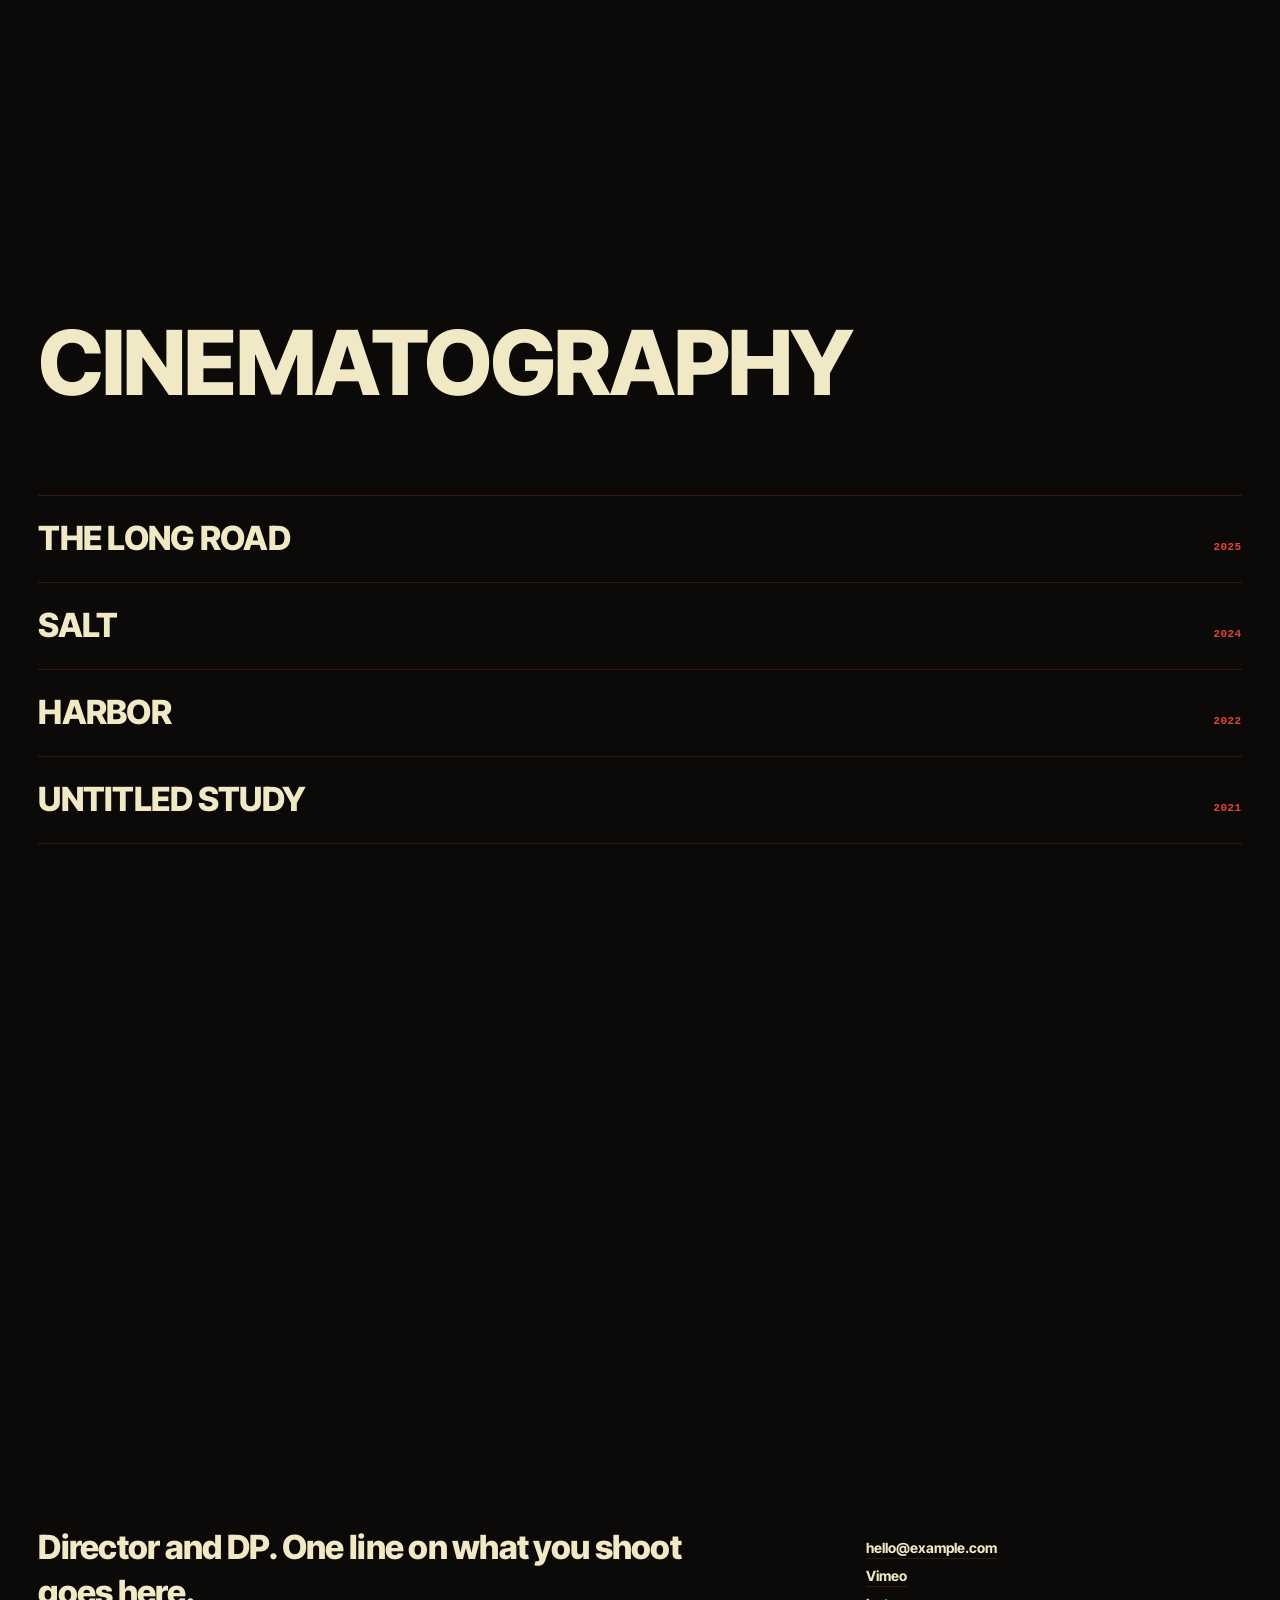
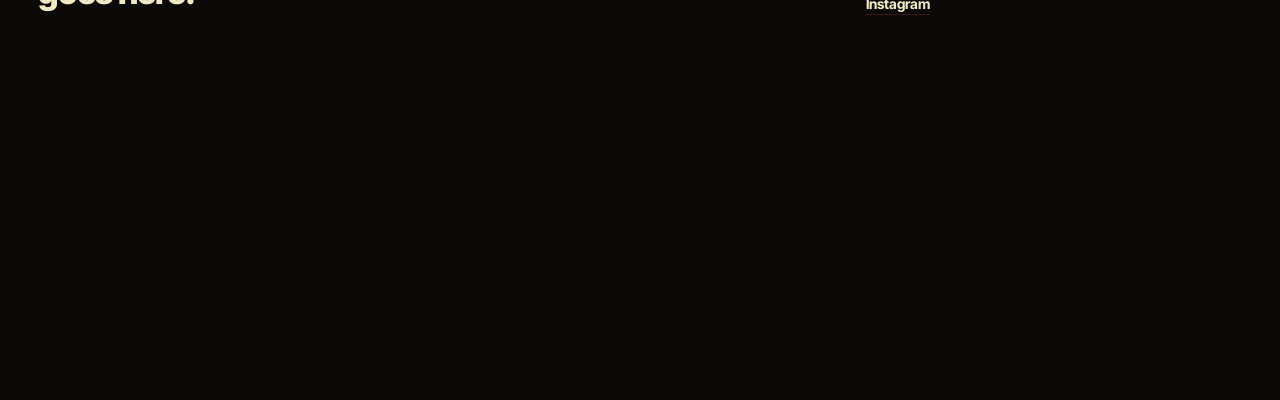
==== commit 170274fa: "Set red text in Martian Mono, drop section numbers Self-host Martian Mono (OFL) and register it twic" ====
--- a/index.html
+++ b/index.html
@@ -8,8 +8,6 @@
 <link rel="preconnect" href="https://fonts.googleapis.com">
 <link rel="preconnect" href="https://fonts.gstatic.com" crossorigin>
 <link href="https://fonts.googleapis.com/css2?family=Inter+Tight:wght@600;700;800&display=swap" rel="stylesheet">
-<!-- Digits-only subset: every number on the site renders in Martian Mono. -->
-<link href="https://fonts.googleapis.com/css2?family=Martian+Mono:wght@700&text=0123456789&display=swap" rel="stylesheet">
 <link rel="stylesheet" href="assets/css/style.css">
 </head>
 <body>
@@ -26,11 +24,11 @@
     <a class="cue" href="#directing" aria-label="Down">&darr;</a>
   </section>
   <section id="directing" class="category">
-    <h2><span>01</span>Directing</h2>
+    <h2>Directing</h2>
     <div class="rows"></div>
   </section>
   <section id="cinematography" class="category">
-    <h2><span>02</span>Cinematography</h2>
+    <h2>Cinematography</h2>
     <div class="rows"></div>
   </section>
   <section id="info" class="info">
--- a/assets/css/style.css
+++ b/assets/css/style.css
@@ -1,3 +1,20 @@
+/* Martian Mono, self-hosted (OFL, see assets/fonts/OFL.txt). Loaded twice from one file:
+   "Mono Digits" covers only 0-9 so numbers in any text use it; "Martian Mono" is the
+   full face for red text. */
+@font-face {
+  font-family: "Mono Digits";
+  src: url("../fonts/martian-mono-700.woff2") format("woff2");
+  font-weight: 100 900;
+  unicode-range: U+30-39;
+  font-display: swap;
+}
+@font-face {
+  font-family: "Martian Mono";
+  src: url("../fonts/martian-mono-700.woff2") format("woff2");
+  font-weight: 100 900;
+  font-display: swap;
+}
+
 :root {
   --bg: #0b0a08;
   --fg: #f1e9c6;      /* off-white, yellow cast */
@@ -5,13 +22,13 @@
   --faint: #3a1613;   /* rules */
   --gutter: clamp(16px, 3vw, 40px);
   --ease: cubic-bezier(0.2, 0.6, 0.2, 1);
-  /* Martian Mono is loaded as a digits-only subset, so it sets every number and nothing else.
-     Neue Haas Grotesk (Destiny UI type) once licensed; Inter Tight stands in until then. */
+  --font-mono: "Martian Mono", ui-monospace, Menlo, monospace;
+  /* Neue Haas Grotesk (Destiny UI type) once licensed; Inter Tight stands in until then. */
   --track-tight: -0.035em;  /* hero-size caps */
   --track-snug: -0.022em;   /* heading-size caps */
   --track-wide: 0.14em;     /* small labels */
-  --font-display: "Martian Mono", "neue-haas-grotesk-display", "Neue Haas Grotesk Display Pro", "Inter Tight", "Helvetica Neue", Arial, sans-serif;
-  --font-text: "Martian Mono", "neue-haas-grotesk-text", "Neue Haas Grotesk Text Pro", "Inter Tight", "Helvetica Neue", Arial, sans-serif;
+  --font-display: "Mono Digits", "neue-haas-grotesk-display", "Neue Haas Grotesk Display Pro", "Inter Tight", "Helvetica Neue", Arial, sans-serif;
+  --font-text: "Mono Digits", "neue-haas-grotesk-text", "Neue Haas Grotesk Text Pro", "Inter Tight", "Helvetica Neue", Arial, sans-serif;
   color-scheme: dark;
 }
 
@@ -164,7 +181,6 @@
 .category h2 {
   display: flex;
   align-items: baseline;
-  gap: 20px;
   font-family: var(--font-display);
   font-size: clamp(40px, 7vw, 112px);
   font-weight: 800;
@@ -172,13 +188,6 @@
   letter-spacing: var(--track-snug);
   line-height: 0.95;
   margin-bottom: clamp(48px, 10vh, 120px);
-}
-.category h2 span {
-  font-size: 15px;
-  font-weight: 700;
-  color: var(--red);
-  transform: translateY(0.35em);
-  align-self: flex-start;
 }
 
 .rows { border-bottom: 1px solid var(--faint); }
@@ -210,7 +219,7 @@
 
 @media (max-width: 720px) {
   .site-header .hud { display: none; }
-  .category h2 { font-size: 8.4vw; gap: 12px; }
+  .category h2 { font-size: 8.4vw; }
 }
 
 /* ---------- Project page ---------- */
@@ -315,15 +324,6 @@
   flex-direction: column;
   gap: 6px;
 }
-.info .contact .label {
-  font-size: 12px;
-  font-weight: 700;
-  letter-spacing: var(--track-wide);
-  text-transform: uppercase;
-  color: var(--red);
-  margin-top: 18px;
-}
-.info .contact .label:first-child { margin-top: 0; }
 .info .contact a { border-bottom: 1px solid var(--faint); width: fit-content; }
 .info .contact a:hover { border-color: var(--fg); }
 
@@ -332,6 +332,22 @@
   .info .bio, .info .contact { grid-column: 1; }
 }
 
+/* ---------- Red text ---------- */
+/* Secondary text is red and set entirely in the mono. Dimmed rows turn red on hover
+   but keep their face, so titles don't reflow. */
+.site-header .hud,
+.hero .role,
+.row .year,
+.project-head .meta,
+.credits dt,
+.next span,
+.frame.placeholder::after {
+  font-family: var(--font-mono);
+  font-size: 11px;
+  font-weight: 700;
+  letter-spacing: 0.04em;
+}
+
 @media (prefers-reduced-motion: reduce) {
   *, *::before, *::after { animation: none !important; transition: none !important; }
   .stills .frame { opacity: 1; transform: none; }
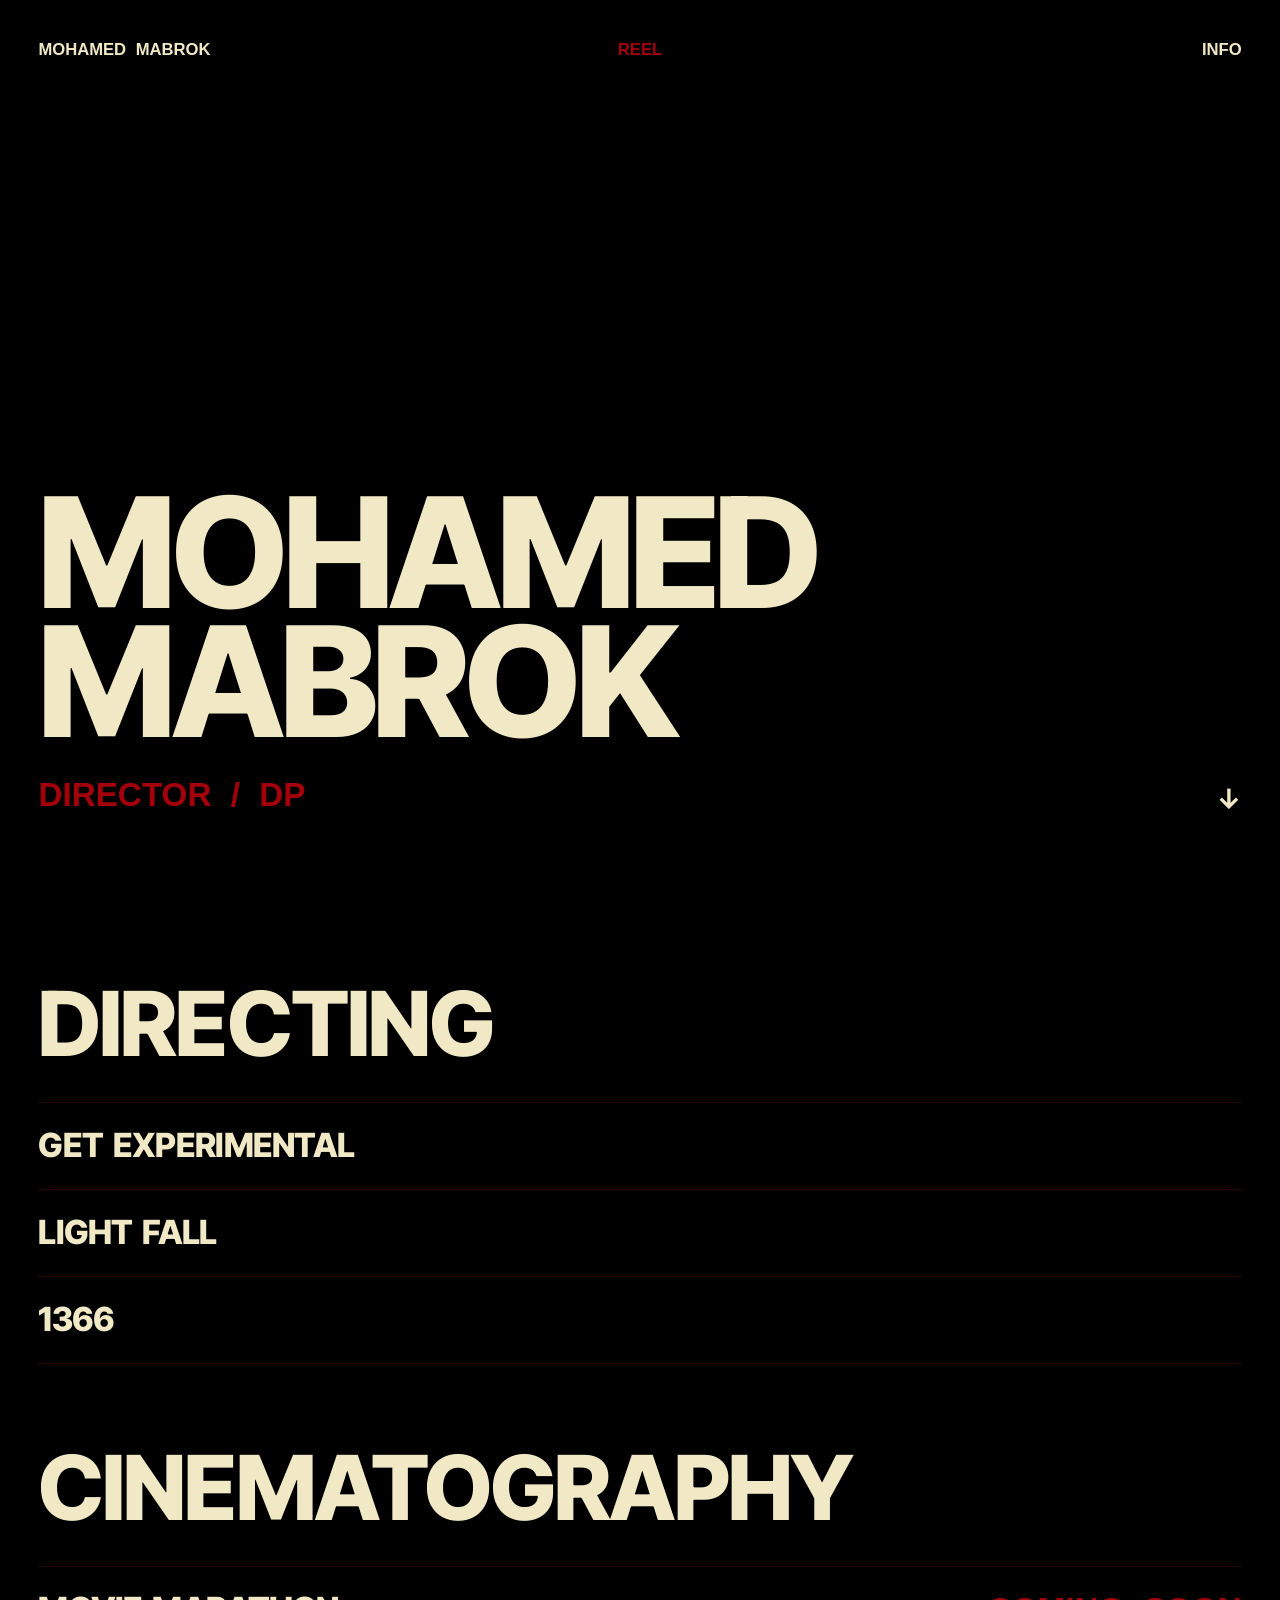
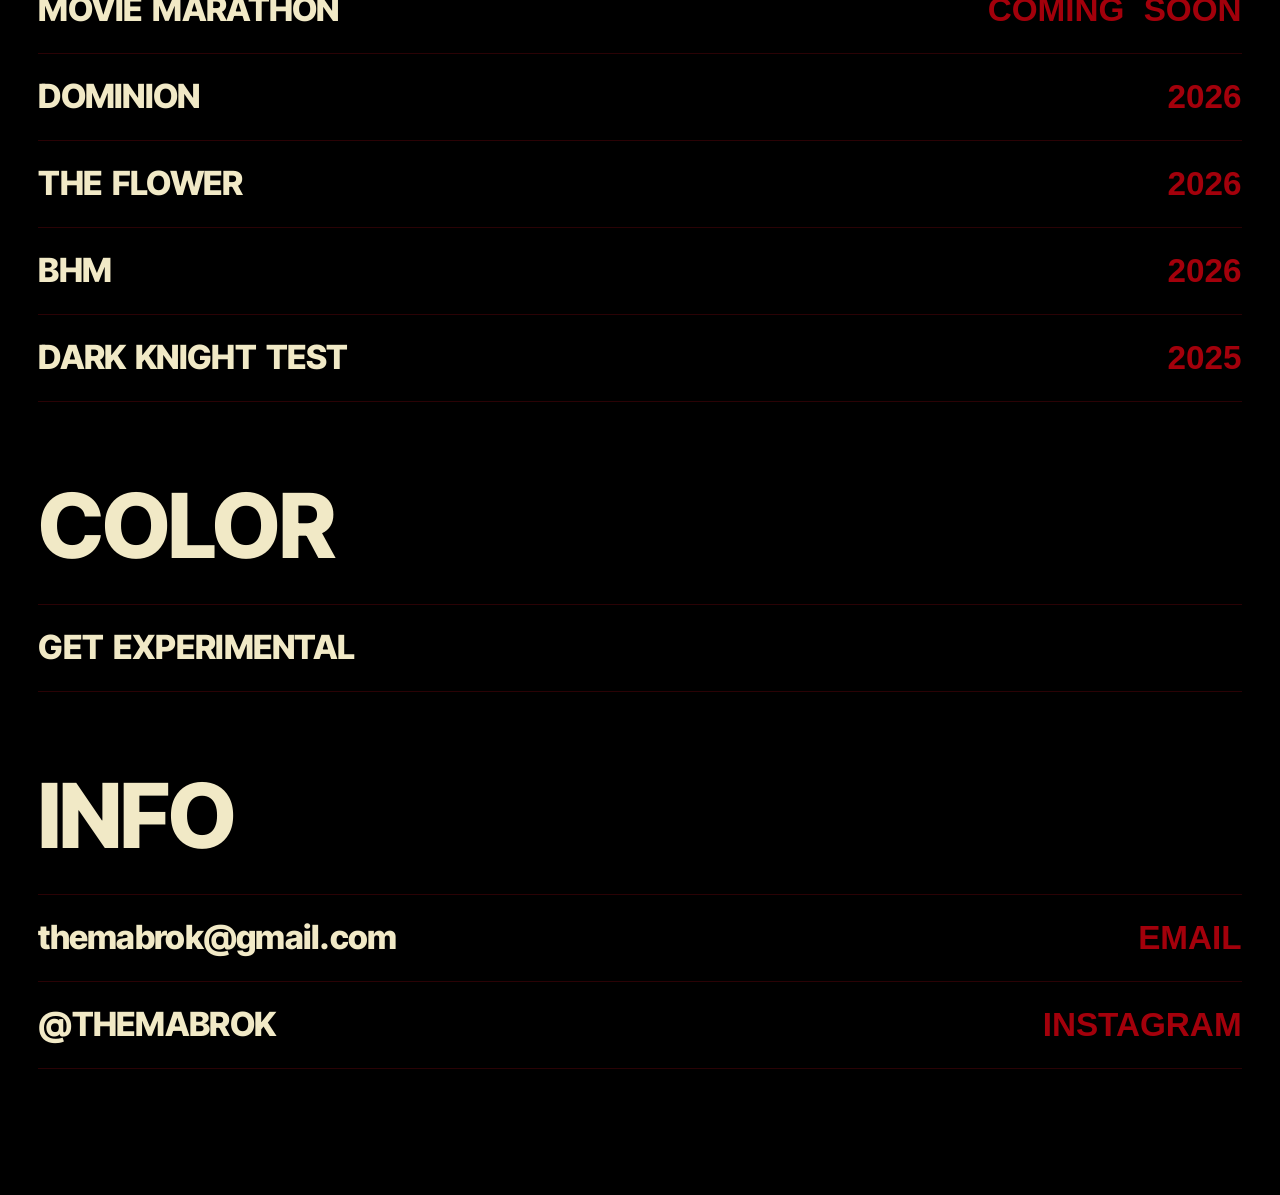
==== commit d4e965f9: "Solid black, deep red, Color section, newest-first lists, real contact - Background solid black; sec" ====
--- a/index.html
+++ b/index.html
@@ -31,12 +31,15 @@
     <h2>Cinematography</h2>
     <div class="rows"></div>
   </section>
-  <section id="info" class="info">
-    <p class="bio">Director and DP. One line on what you shoot goes here.</p>
-    <div class="contact">
-      <a href="mailto:hello@example.com">hello@example.com</a>
-      <a href="#">Vimeo</a>
-      <a href="#">Instagram</a>
+  <section id="color" class="category">
+    <h2>Color</h2>
+    <div class="rows"></div>
+  </section>
+  <section id="info" class="category">
+    <h2>Info</h2>
+    <div class="rows">
+      <a class="row" href="mailto:themabrok@gmail.com"><span class="title contact-value">themabrok@gmail.com</span><span class="year">Email</span></a>
+      <a class="row" href="https://www.instagram.com/themabrok/" target="_blank" rel="noopener"><span class="title">@themabrok</span><span class="year">Instagram</span></a>
     </div>
   </section>
 </main>
--- a/assets/css/style.css
+++ b/assets/css/style.css
@@ -1,34 +1,38 @@
-/* Martian Mono, self-hosted (OFL, see assets/fonts/OFL.txt). Loaded twice from one file:
-   "Mono Digits" covers only 0-9 so numbers in any text use it; "Martian Mono" is the
-   full face for red text. */
+/* Destiny-style digits. Neue Haas Grotesk is Destiny's UI face; it needs a license or an
+   Adobe Fonts kit, so these fall back through installed relatives (Helvetica Neue on Apple
+   devices, then Helvetica, then Arial). unicode-range limits the face to 0-9, so numbers in
+   any text use it while letters keep their own font. */
 @font-face {
-  font-family: "Mono Digits";
-  src: url("../fonts/martian-mono-700.woff2") format("woff2");
-  font-weight: 100 900;
+  font-family: "Destiny Digits";
+  src: local("Neue Haas Grotesk Display Pro"), local("NeueHaasGroteskDisp Pro"),
+       local("Helvetica Neue"), local("HelveticaNeue"), local("Helvetica"), local("Arial");
+  font-weight: 100 599;
   unicode-range: U+30-39;
-  font-display: swap;
 }
 @font-face {
-  font-family: "Martian Mono";
-  src: url("../fonts/martian-mono-700.woff2") format("woff2");
-  font-weight: 100 900;
-  font-display: swap;
+  font-family: "Destiny Digits";
+  src: local("Neue Haas Grotesk Display Pro Bold"), local("NeueHaasGroteskDisp Pro Bd"),
+       local("Helvetica Neue Bold"), local("HelveticaNeue-Bold"), local("Helvetica Bold"), local("Helvetica-Bold"), local("Arial Bold"), local("Arial-BoldMT");
+  font-weight: 600 900;
+  unicode-range: U+30-39;
 }
 
 :root {
-  --bg: #0b0a08;
+  --bg: #000;
   --fg: #f1e9c6;      /* off-white, yellow cast */
-  --red: #e5443a;     /* secondary text, labels, dimmed states */
-  --faint: #3a1613;   /* rules */
+  --red: #a3000b;     /* deep red: secondary text, labels, dimmed states */
+  --faint: #2a0205;   /* rules */
   --gutter: clamp(16px, 3vw, 40px);
   --ease: cubic-bezier(0.2, 0.6, 0.2, 1);
-  --font-mono: "Martian Mono", ui-monospace, Menlo, monospace;
+  /* Destiny's UI face: red labels and all numbers. */
+  --font-destiny: "neue-haas-grotesk-display", "Neue Haas Grotesk Display Pro", "Neue Haas Unica", "Helvetica Neue", Helvetica, Arial, sans-serif;
   /* Neue Haas Grotesk (Destiny UI type) once licensed; Inter Tight stands in until then. */
   --track-tight: -0.035em;  /* hero-size caps */
   --track-snug: -0.022em;   /* heading-size caps */
   --track-wide: 0.14em;     /* small labels */
-  --font-display: "Mono Digits", "neue-haas-grotesk-display", "Neue Haas Grotesk Display Pro", "Inter Tight", "Helvetica Neue", Arial, sans-serif;
-  --font-text: "Mono Digits", "neue-haas-grotesk-text", "Neue Haas Grotesk Text Pro", "Inter Tight", "Helvetica Neue", Arial, sans-serif;
+  --word-wide: 0.3em;       /* extra gap between words in off-white text */
+  --font-display: "Destiny Digits", "neue-haas-grotesk-display", "Neue Haas Grotesk Display Pro", "Inter Tight", "Helvetica Neue", Arial, sans-serif;
+  --font-text: "Destiny Digits", "neue-haas-grotesk-text", "Neue Haas Grotesk Text Pro", "Inter Tight", "Helvetica Neue", Arial, sans-serif;
   color-scheme: dark;
 }
 
@@ -44,6 +48,7 @@
   font-weight: 600;
   line-height: 1.5;
   letter-spacing: 0;
+  word-spacing: var(--word-wide);
   -webkit-font-smoothing: antialiased;
   min-height: 100vh;
 }
@@ -60,23 +65,24 @@
   justify-content: space-between;
   padding: var(--gutter);
   z-index: 10;
-  mix-blend-mode: difference;
   color: var(--fg);
-  font-size: 12px;
-  font-weight: 700;
-  letter-spacing: var(--track-wide);
+  font-family: var(--font-destiny);
+  font-size: clamp(15px, 1.3vw, 18px);
+  font-weight: 800;
+  letter-spacing: 0;
+  word-spacing: var(--word-wide);
   text-transform: uppercase;
 }
 .site-header a { transition: opacity 0.3s var(--ease); }
 .site-header a:hover { opacity: 0.55; }
 
 /* ---------- Placeholder media ---------- */
-/* Stand-in for a loop or still. Slow drift suggests motion without real footage. */
+/* Stand-in for a still that hasn't been supplied yet: a flat dark frame. */
 
 .frame {
   position: relative;
   aspect-ratio: var(--ar, 1.78);
-  background: #111;
+  background: #0e0e0e;
   overflow: hidden;
 }
 .frame video, .frame img {
@@ -85,32 +91,10 @@
   object-fit: cover;
   display: block;
 }
-.frame.placeholder {
-  background:
-    radial-gradient(ellipse at var(--x, 30%) var(--y, 60%), hsl(var(--tone) 22% 22%) 0%, transparent 60%),
-    radial-gradient(ellipse at 80% 20%, hsl(calc(var(--tone) + 30) 18% 14%) 0%, transparent 55%),
-    linear-gradient(160deg, hsl(var(--tone) 12% 9%), hsl(var(--tone) 8% 5%));
-  background-size: 180% 180%, 160% 160%, 100% 100%;
-  animation: drift 9s ease-in-out infinite alternate;
-}
-.frame.placeholder.static { animation: none; }
-.frame.placeholder::after {
-  content: attr(data-label);
-  position: absolute;
-  left: 12px; bottom: 10px;
-  font-size: 11px;
-  font-weight: 700;
-  color: var(--red);
-  opacity: 0.6;
-}
-@keyframes drift {
-  from { background-position: 0% 0%, 100% 0%, 0 0; }
-  to   { background-position: 100% 100%, 0% 100%, 0 0; }
-}
 
 /* ---------- Homepage ---------- */
 
-/* Footage layer sits over the content, not behind it, so it tints everything. */
+/* Hover footage sits over the content, not behind it. */
 .atmos {
   position: fixed;
   inset: 0;
@@ -127,15 +111,6 @@
   transition: opacity 1.2s var(--ease);
 }
 .atmos-layer.is-active { opacity: 0.3; }
-.atmos-layer.placeholder {
-  /* Brighter than the frame placeholders so 30% reads like real footage would. */
-  background:
-    radial-gradient(ellipse at var(--x, 30%) var(--y, 60%), hsl(var(--tone) 35% 62%) 0%, transparent 55%),
-    radial-gradient(ellipse at 80% 20%, hsl(calc(var(--tone) + 30) 30% 40%) 0%, transparent 50%),
-    linear-gradient(160deg, hsl(var(--tone) 20% 22%), hsl(var(--tone) 15% 8%));
-  background-size: 140% 140%, 130% 130%, 100% 100%;
-}
-.atmos-layer.placeholder::after { left: var(--gutter); bottom: var(--gutter); }
 
 .site-header .hud {
   position: absolute;
@@ -146,10 +121,12 @@
 }
 
 .sections section {
-  min-height: 100vh;
-  padding: 120px var(--gutter) 80px;
+  padding: 0 var(--gutter);
   position: relative;
 }
+.sections .hero { min-height: 100vh; padding-block: 120px 80px; }
+.sections .category { padding-block: clamp(56px, 9vh, 96px) 0; }
+.sections .category:last-child { padding-bottom: clamp(80px, 14vh, 140px); }
 
 .hero {
   display: flex;
@@ -187,7 +164,7 @@
   text-transform: uppercase;
   letter-spacing: var(--track-snug);
   line-height: 0.95;
-  margin-bottom: clamp(48px, 10vh, 120px);
+  margin-bottom: clamp(24px, 4vh, 40px);
 }
 
 .rows { border-bottom: 1px solid var(--faint); }
@@ -208,10 +185,17 @@
   letter-spacing: var(--track-snug);
 }
 .row .year {
-  font-size: 13px;
+  font-family: var(--font-destiny);
+  font-size: clamp(22px, 2.6vw, 36px);  /* same size as the title beside it */
+  font-weight: 800;
+  letter-spacing: 0;
   color: var(--red);
   text-align: right;
   font-variant-numeric: tabular-nums;
+}
+.row .year.status {
+  text-transform: uppercase;
+  word-spacing: var(--word-wide);
 }
 .rows.has-focus .row { color: var(--red); }
 .rows.has-focus .row.is-active { color: var(--fg); padding-left: 12px; }
@@ -300,53 +284,39 @@
 }
 .next:hover strong { opacity: 0.55; }
 
-/* ---------- Info page ---------- */
-
-.info {
-  display: grid;
-  grid-template-columns: repeat(12, 1fr);
-  gap: 48px var(--gutter);
-  align-content: center;
-}
-.info .bio {
-  grid-column: 1 / span 7;
-  font-size: clamp(22px, 2.6vw, 36px);
-  font-weight: 800;
-  letter-spacing: var(--track-snug);
-  line-height: 1.35;
-}
-.info .contact {
-  grid-column: 9 / span 4;
-  align-self: end;
-  font-size: 14px;
-  font-weight: 700;
-  display: flex;
-  flex-direction: column;
-  gap: 6px;
-}
-.info .contact a { border-bottom: 1px solid var(--faint); width: fit-content; }
-.info .contact a:hover { border-color: var(--fg); }
-
-@media (max-width: 720px) {
-  .info { grid-template-columns: 1fr; align-content: start; }
-  .info .bio, .info .contact { grid-column: 1; }
-}
+/* ---------- Info ---------- */
+
+.row .contact-value { text-transform: none; }
+#info .row .year { text-transform: uppercase; }
 
 /* ---------- Red text ---------- */
-/* Secondary text is red and set entirely in the mono. Dimmed rows turn red on hover
-   but keep their face, so titles don't reflow. */
-.site-header .hud,
-.hero .role,
-.row .year,
+/* Project-page labels follow the main menu: bold Destiny face, no letter tracking,
+   wide word gap. Dimmed rows turn red on hover but keep their face. */
 .project-head .meta,
 .credits dt,
-.next span,
-.frame.placeholder::after {
-  font-family: var(--font-mono);
-  font-size: 11px;
-  font-weight: 700;
-  letter-spacing: 0.04em;
-}
+.next span {
+  font-family: var(--font-destiny);
+  font-weight: 800;
+  letter-spacing: 0;
+  word-spacing: var(--word-wide);
+  text-transform: uppercase;
+  color: var(--red);
+}
+.project-head .meta { font-size: clamp(22px, 2.6vw, 36px); }
+.credits dt, .next span { font-size: clamp(15px, 1.3vw, 18px); }
+
+/* Section label and role line: bold Destiny face like the years, red. */
+.site-header .hud,
+.hero .role {
+  font-family: var(--font-destiny);
+  font-weight: 800;
+  letter-spacing: 0;
+  word-spacing: var(--word-wide);
+  text-transform: uppercase;
+  color: var(--red);
+}
+.site-header .hud { font-size: inherit; }
+.hero .role { font-size: clamp(22px, 2.6vw, 36px); }
 
 @media (prefers-reduced-motion: reduce) {
   *, *::before, *::after { animation: none !important; transition: none !important; }
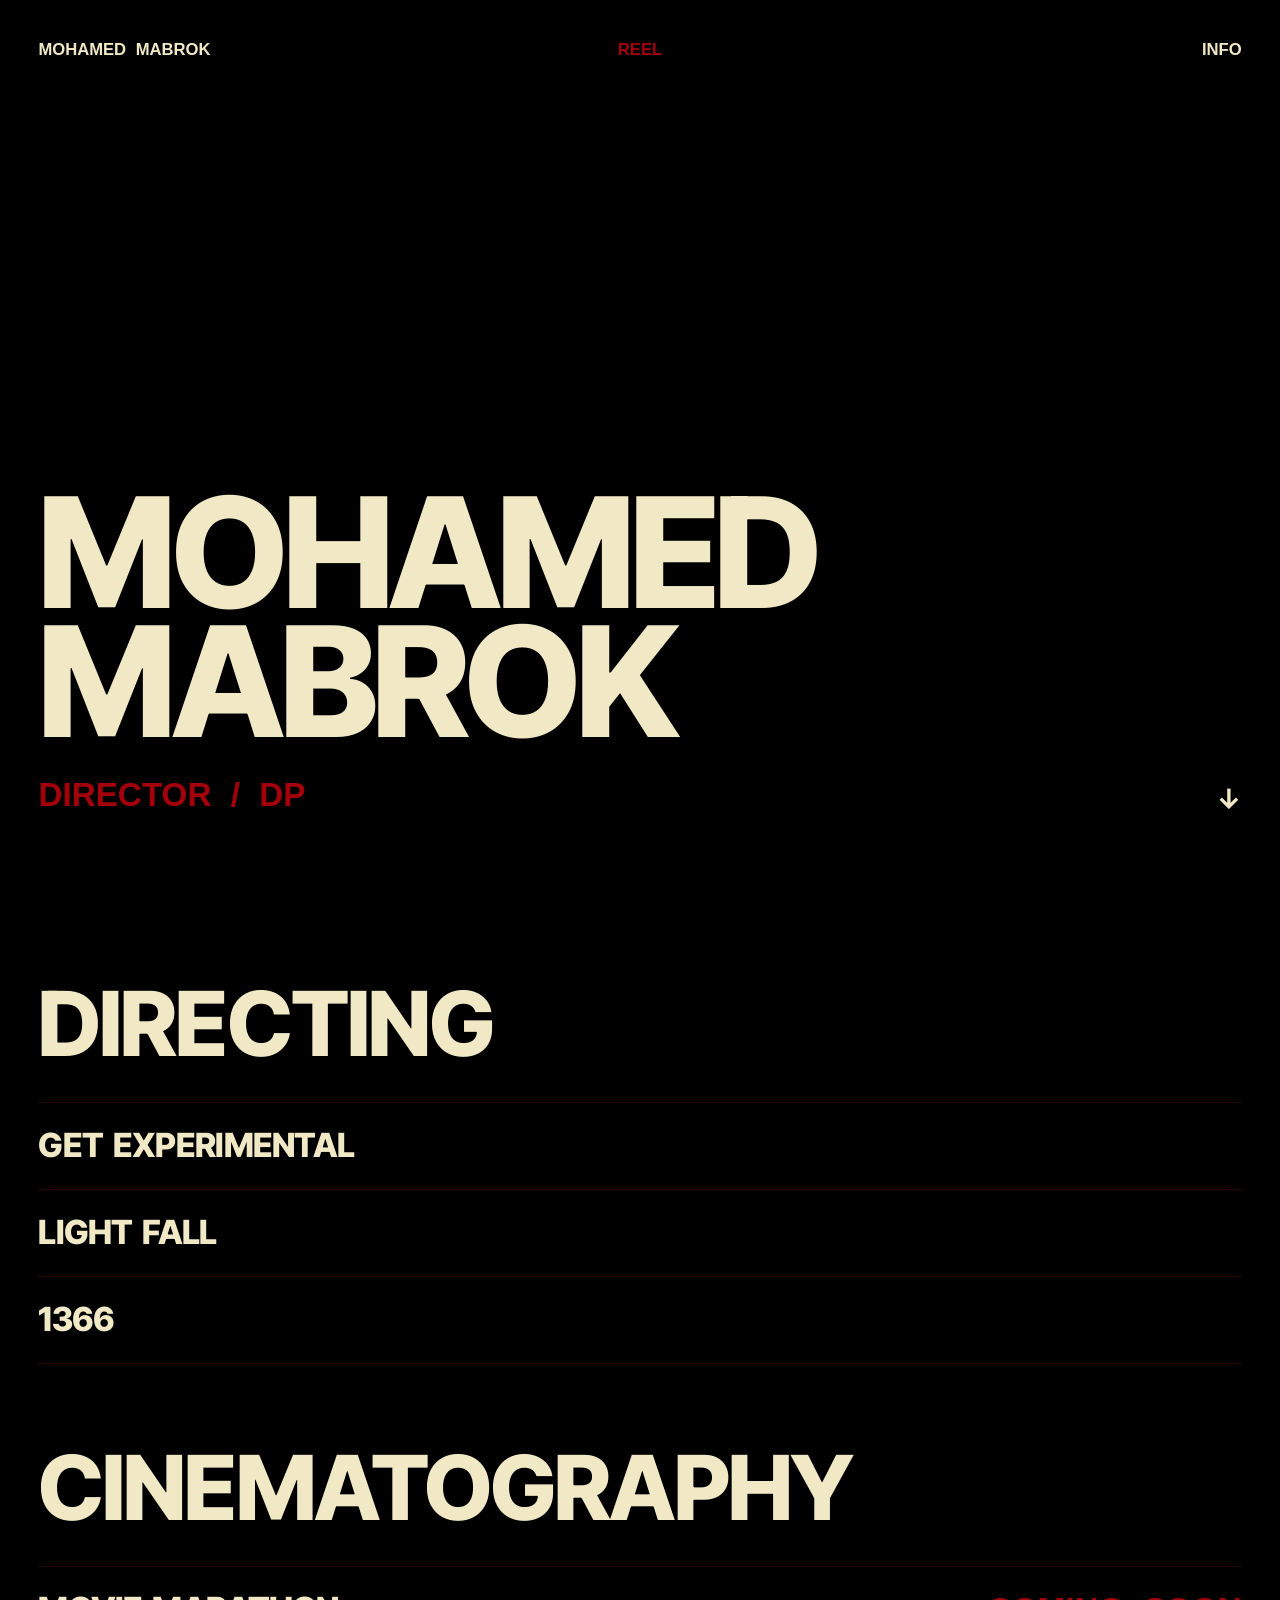
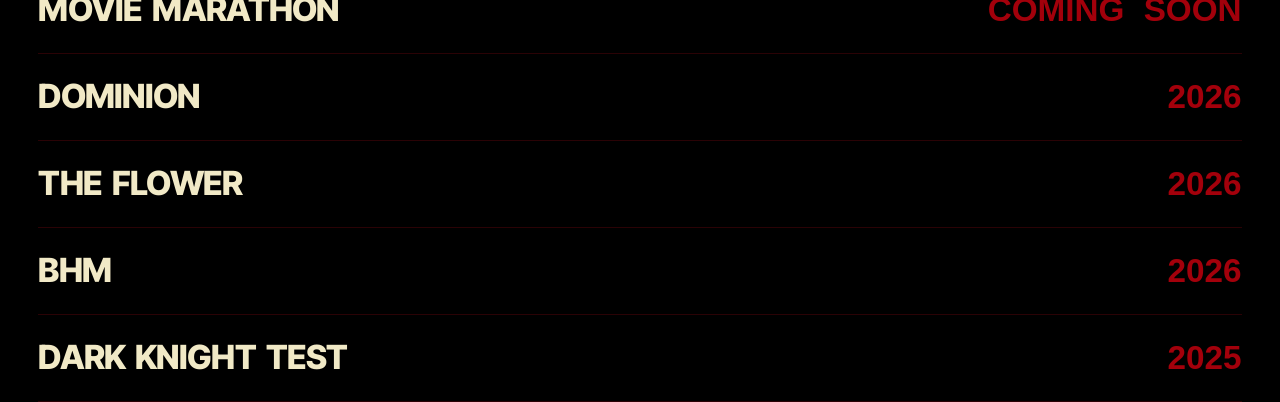
==== commit 36706564: "Move Info to its own page; hide empty Color section - info.html holds email and Instagram; header In" ====
--- a/index.html
+++ b/index.html
@@ -14,7 +14,7 @@
 <header class="site-header">
   <a href="index.html">Mohamed Mabrok</a>
   <span class="hud" aria-hidden="true"></span>
-  <a href="#info">Info</a>
+  <a href="info.html">Info</a>
 </header>
 <div class="atmos" aria-hidden="true"></div>
 <main class="sections">
@@ -35,13 +35,6 @@
     <h2>Color</h2>
     <div class="rows"></div>
   </section>
-  <section id="info" class="category">
-    <h2>Info</h2>
-    <div class="rows">
-      <a class="row" href="mailto:themabrok@gmail.com"><span class="title contact-value">themabrok@gmail.com</span><span class="year">Email</span></a>
-      <a class="row" href="https://www.instagram.com/themabrok/" target="_blank" rel="noopener"><span class="title">@themabrok</span><span class="year">Instagram</span></a>
-    </div>
-  </section>
 </main>
 <script src="assets/js/projects.js"></script>
 <script src="assets/js/main.js"></script>
--- a/assets/css/style.css
+++ b/assets/css/style.css
@@ -127,6 +127,7 @@
 .sections .hero { min-height: 100vh; padding-block: 120px 80px; }
 .sections .category { padding-block: clamp(56px, 9vh, 96px) 0; }
 .sections .category:last-child { padding-bottom: clamp(80px, 14vh, 140px); }
+.page .category:first-child { padding-top: 120px; }
 
 .hero {
   display: flex;
